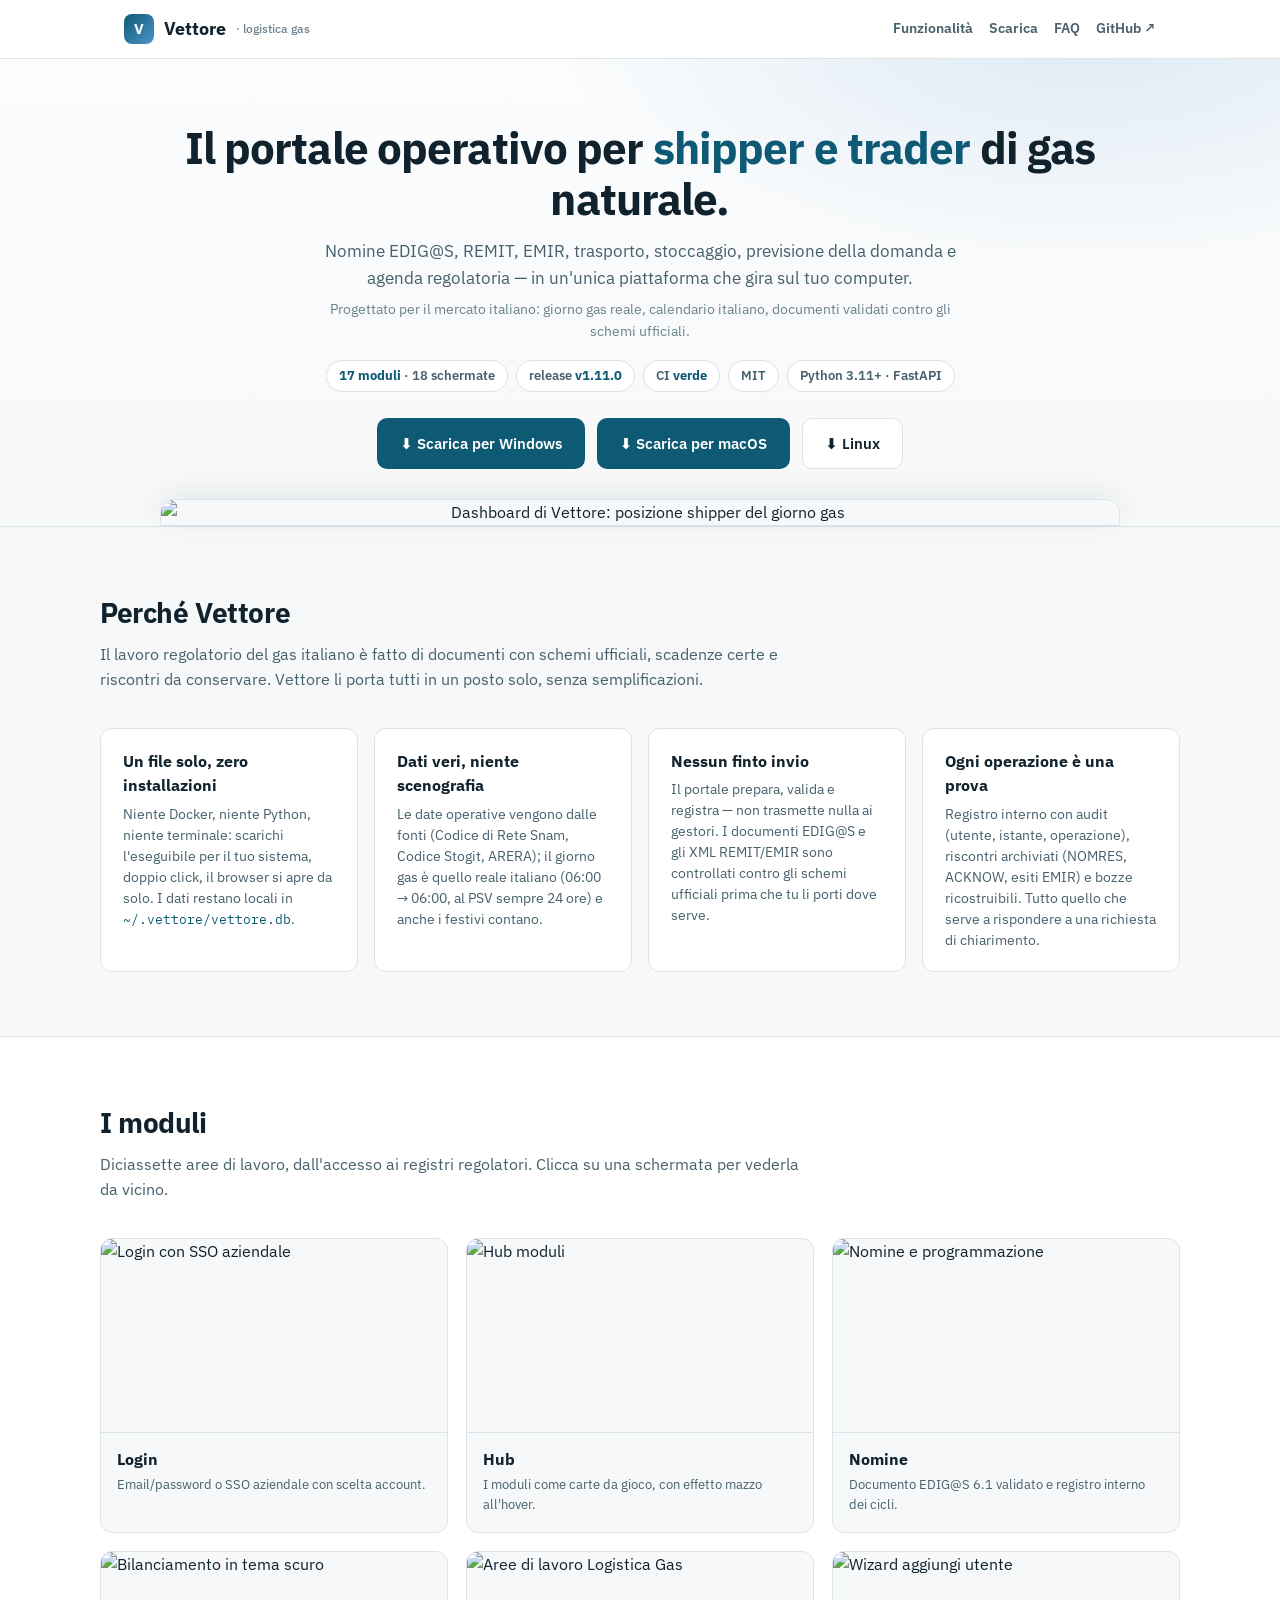
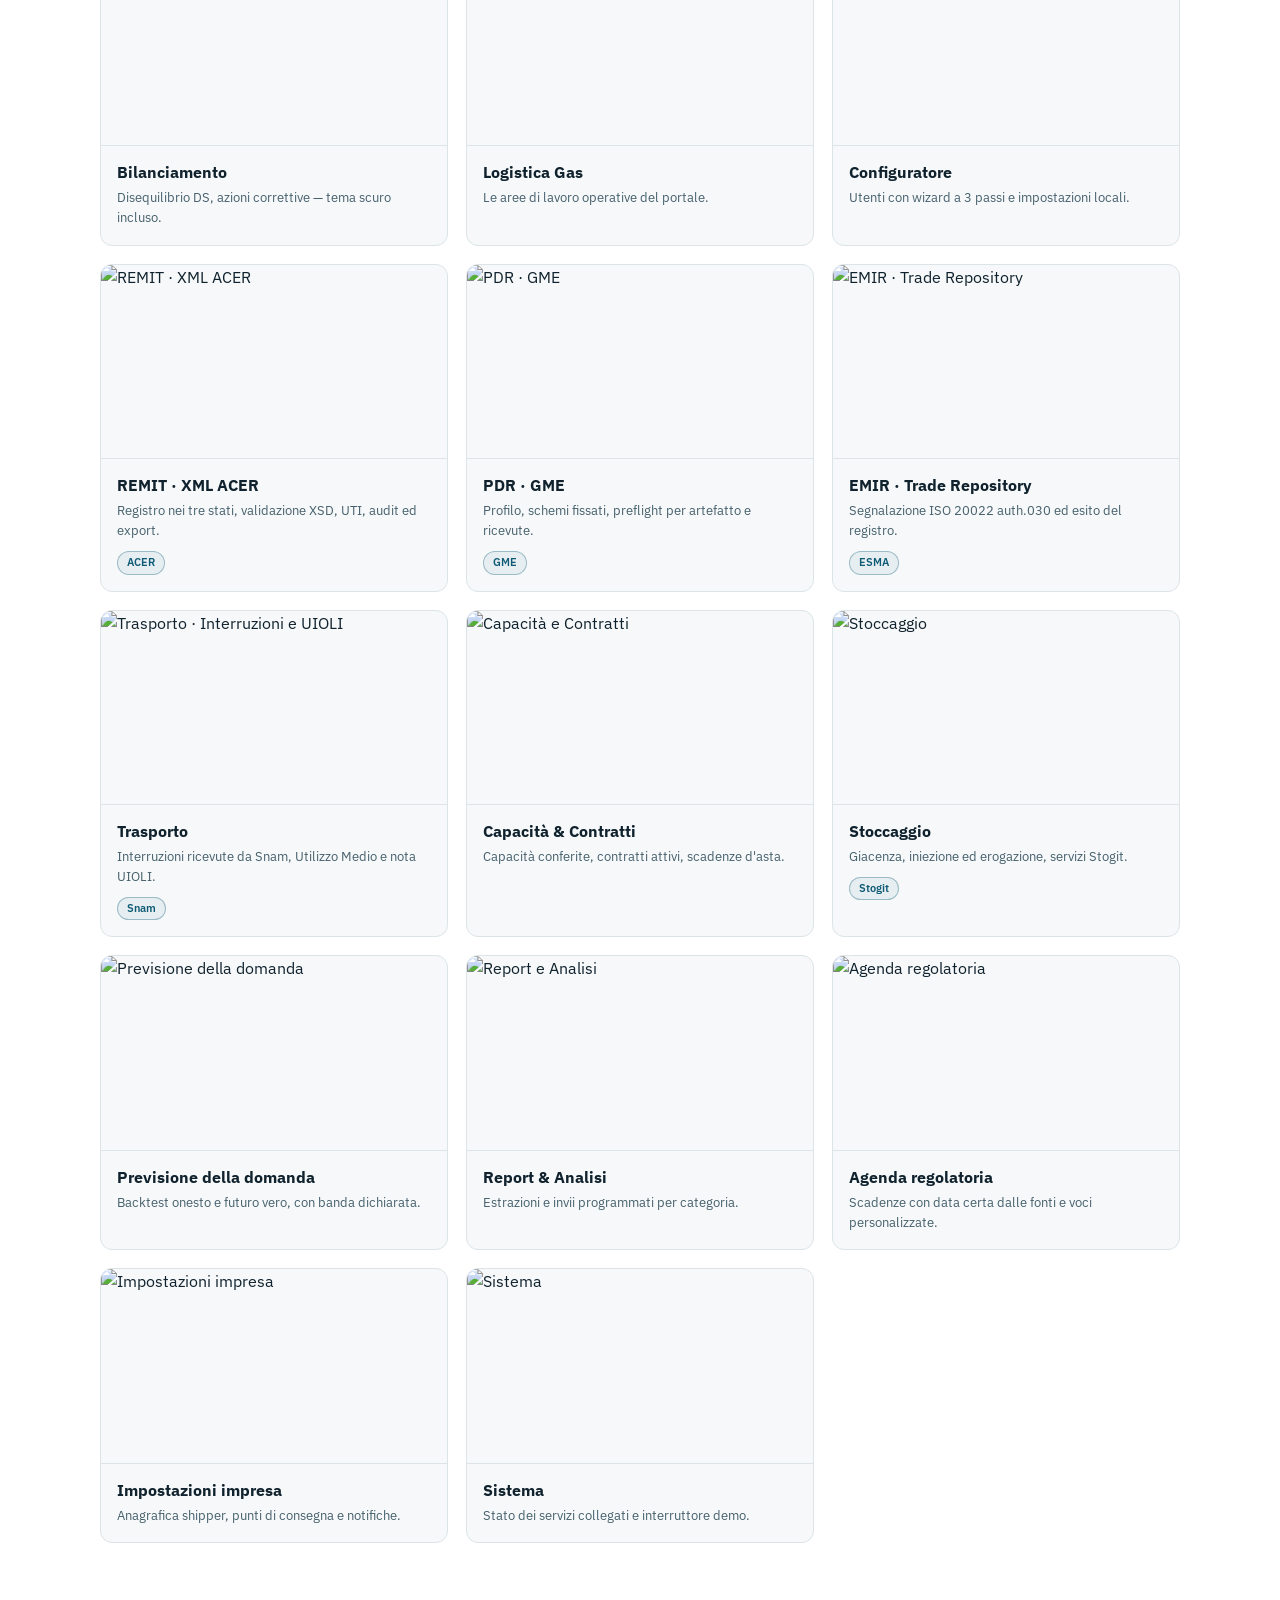
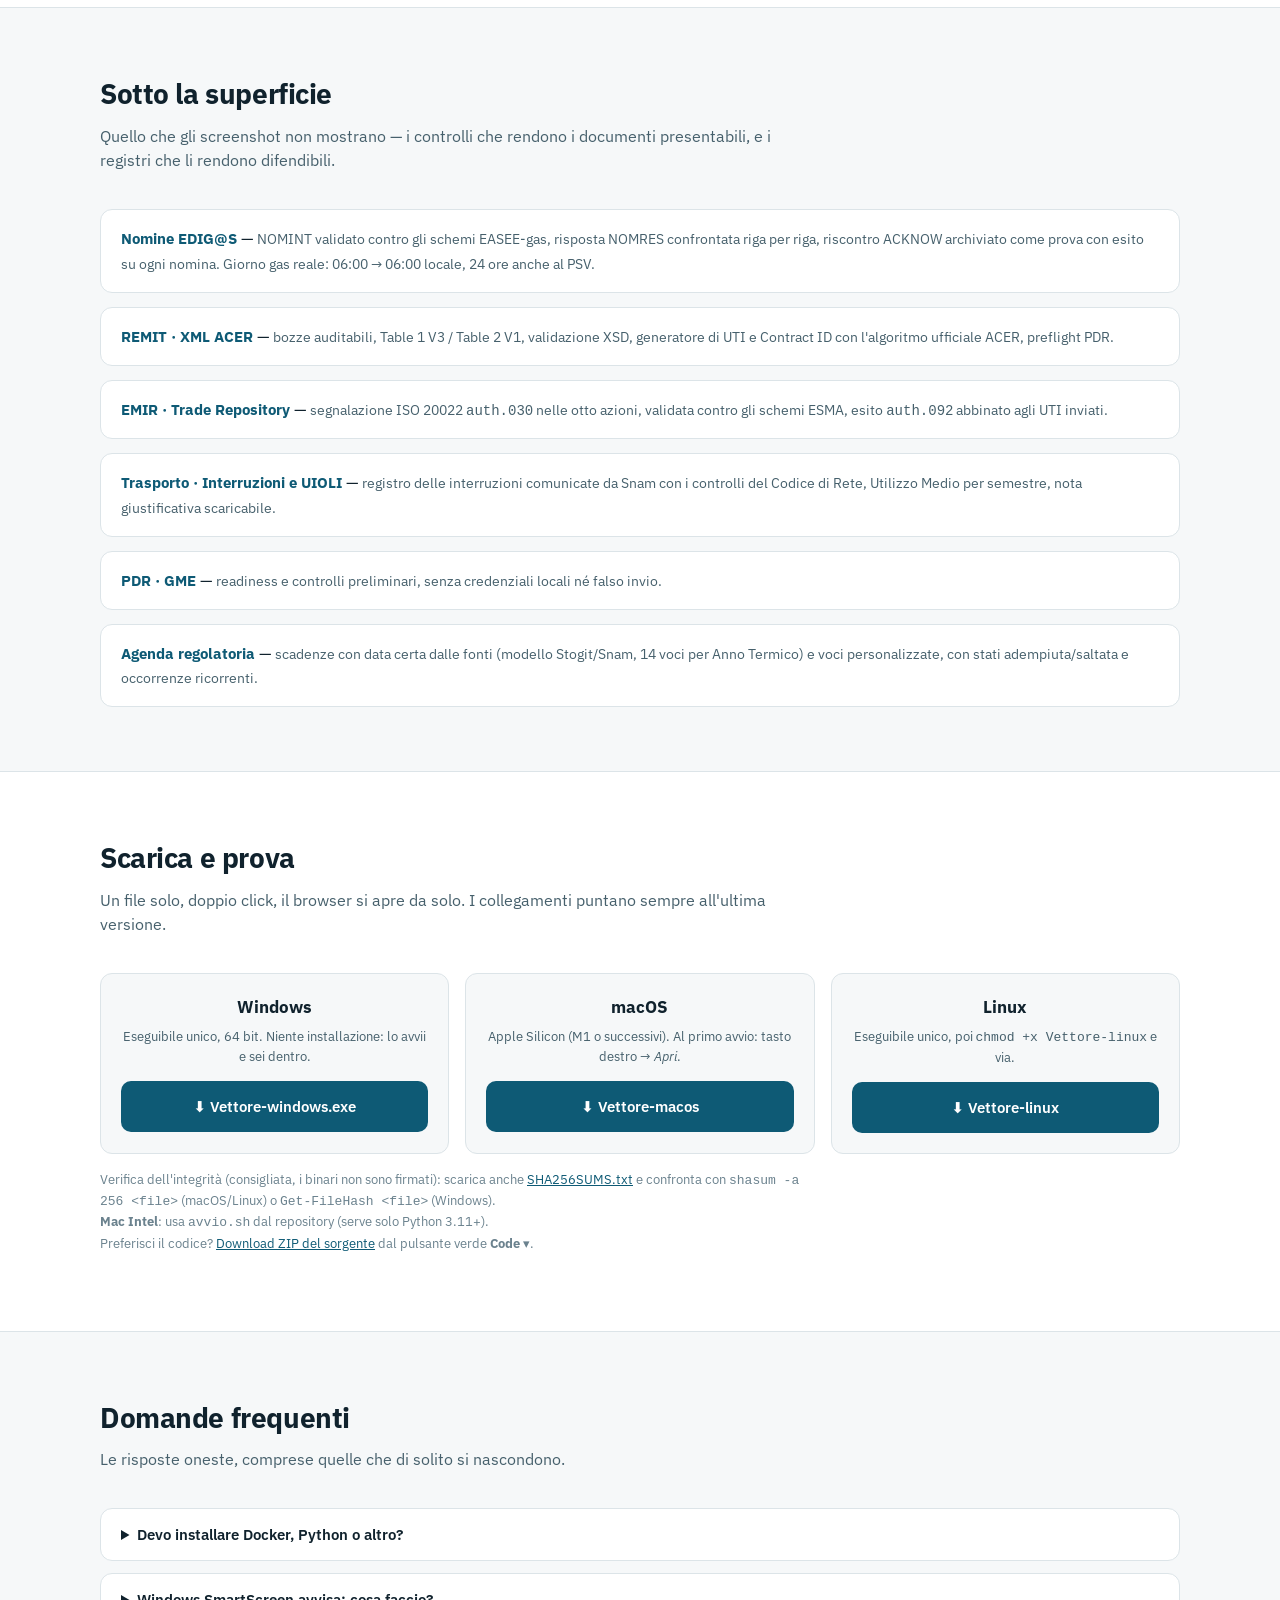
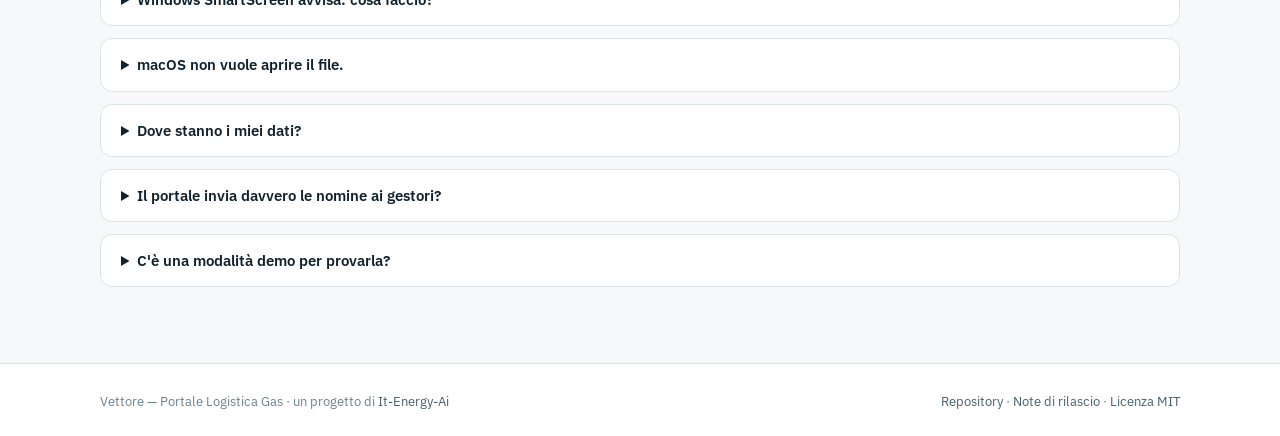
==== sito/index.html @ fec69cbc "Sito vetrina su GitHub Pages: landing page con schermate reali, download e FAQ - sito/: landing page" ====
<!DOCTYPE html>
<html lang="it">
<head>
<meta charset="utf-8">
<meta name="viewport" content="width=device-width, initial-scale=1">
<title>Vettore — Portale Logistica Gas</title>
<meta name="description" content="Il portale operativo per shipper e trader di gas naturale sul mercato italiano: nomine EDIG@S, REMIT, EMIR, trasporto, stoccaggio e agenda regolatoria. Un file solo, senza installazioni.">
<link rel="icon" href="data:image/svg+xml,<svg xmlns='http://www.w3.org/2000/svg' viewBox='0 0 32 32'><rect width='32' height='32' rx='8' fill='%230E5A75'/><text x='16' y='22' font-size='17' font-weight='700' text-anchor='middle' fill='white' font-family='sans-serif'>V</text></svg>">
<link rel="preconnect" href="https://fonts.googleapis.com">
<link rel="preconnect" href="https://fonts.gstatic.com" crossorigin>
<link href="https://fonts.googleapis.com/css2?family=IBM+Plex+Sans:wght@400;500;600;700&family=IBM+Plex+Mono:wght@400;500;600&display=swap" rel="stylesheet">
<link rel="stylesheet" href="style.css">
</head>
<body>

<header>
  <nav class="nav">
    <a class="brand" href="#"><span class="brand-mark">V</span>Vettore<small>· logistica gas</small></a>
    <div class="nav-links">
      <a href="#funzioni">Funzionalità</a>
      <a href="#download"><span>Scarica</span></a>
      <a href="#faq">FAQ</a>
      <a href="https://github.com/It-Energy-Ai/Logistica_Gas_Natural_Up_Stream" target="_blank" rel="noopener">GitHub ↗</a>
    </div>
  </nav>
</header>

<main>

  <!-- --------------------------------------------------------------- hero -->
  <div class="hero">
    <div class="hero-inner">
      <h1>Il portale operativo per <em>shipper e trader</em> di gas naturale.</h1>
      <p class="sub">Nomine EDIG@S, REMIT, EMIR, trasporto, stoccaggio, previsione della domanda e agenda regolatoria — in un'unica piattaforma che gira sul tuo computer.</p>
      <p class="sub2">Progettato per il mercato italiano: giorno gas reale, calendario italiano, documenti validati contro gli schemi ufficiali.</p>
      <div class="badges">
        <span class="badge"><b>17 moduli</b> · 18 schermate</span>
        <a class="badge" href="https://github.com/It-Energy-Ai/Logistica_Gas_Natural_Up_Stream/releases/latest">release <b>v1.11.0</b></a>
        <a class="badge" href="https://github.com/It-Energy-Ai/Logistica_Gas_Natural_Up_Stream/actions/workflows/ci.yml">CI <b>verde</b></a>
        <span class="badge">MIT</span>
        <span class="badge">Python 3.11+ · FastAPI</span>
      </div>
      <div class="cta">
        <a class="btn btn-primary" href="https://github.com/It-Energy-Ai/Logistica_Gas_Natural_Up_Stream/releases/latest/download/Vettore-windows.exe">⬇ Scarica per Windows</a>
        <a class="btn btn-primary" href="https://github.com/It-Energy-Ai/Logistica_Gas_Natural_Up_Stream/releases/latest/download/Vettore-macos-apple-silicon">⬇ Scarica per macOS</a>
        <a class="btn btn-ghost" href="https://github.com/It-Energy-Ai/Logistica_Gas_Natural_Up_Stream/releases/latest/download/Vettore-linux">⬇ Linux</a>
      </div>
      <img class="hero-shot" src="screenshots/dashboard.png" alt="Dashboard di Vettore: posizione shipper del giorno gas" width="960">
    </div>
  </div>

  <!-- ------------------------------------------------------------ perché -->
  <section id="perche">
    <div class="section-inner">
      <h2>Perché Vettore</h2>
      <p class="lead">Il lavoro regolatorio del gas italiano è fatto di documenti con schemi ufficiali, scadenze certe e riscontri da conservare. Vettore li porta tutti in un posto solo, senza semplificazioni.</p>
      <div class="promises">
        <div class="promise">
          <h3>Un file solo, zero installazioni</h3>
          <p>Niente Docker, niente Python, niente terminale: scarichi l'eseguibile per il tuo sistema, doppio click, il browser si apre da solo. I dati restano locali in <span class="em">~/.vettore/vettore.db</span>.</p>
        </div>
        <div class="promise">
          <h3>Dati veri, niente scenografia</h3>
          <p>Le date operative vengono dalle fonti (Codice di Rete Snam, Codice Stogit, ARERA); il giorno gas è quello reale italiano (06:00 → 06:00, al PSV sempre 24 ore) e anche i festivi contano.</p>
        </div>
        <div class="promise">
          <h3>Nessun finto invio</h3>
          <p>Il portale prepara, valida e registra — non trasmette nulla ai gestori. I documenti EDIG@S e gli XML REMIT/EMIR sono controllati contro gli schemi ufficiali prima che tu li porti dove serve.</p>
        </div>
        <div class="promise">
          <h3>Ogni operazione è una prova</h3>
          <p>Registro interno con audit (utente, istante, operazione), riscontri archiviati (NOMRES, ACKNOW, esiti EMIR) e bozze ricostruibili. Tutto quello che serve a rispondere a una richiesta di chiarimento.</p>
        </div>
      </div>
    </div>
  </section>

  <!-- -------------------------------------------------------- funzionalità -->
  <section id="funzioni">
    <div class="section-inner">
      <h2>I moduli</h2>
      <p class="lead">Diciassette aree di lavoro, dall'accesso ai registri regolatori. Clicca su una schermata per vederla da vicino.</p>
      <div class="grid">

        <div class="card" data-cap="Login — email/password o SSO aziendale con scelta account">
          <img loading="lazy" src="screenshots/login.png" alt="Login con SSO aziendale">
          <div class="body"><h3>Login</h3><p>Email/password o SSO aziendale con scelta account.</p></div>
        </div>

        <div class="card" data-cap="Hub — i moduli come carte da gioco, con effetto mazzo all'hover">
          <img loading="lazy" src="screenshots/hub.png" alt="Hub moduli">
          <div class="body"><h3>Hub</h3><p>I moduli come carte da gioco, con effetto mazzo all'hover.</p></div>
        </div>

        <div class="card" data-cap="Nomine — documento EDIG@S 6.1 validato e registro interno dei cicli">
          <img loading="lazy" src="screenshots/nomine.png" alt="Nomine e programmazione">
          <div class="body"><h3>Nomine</h3><p>Documento EDIG@S 6.1 validato e registro interno dei cicli.</p></div>
        </div>

        <div class="card" data-cap="Bilanciamento — disequilibrio DS e azioni correttive, tema scuro">
          <img loading="lazy" src="screenshots/bilanciamento-dark.png" alt="Bilanciamento in tema scuro">
          <div class="body"><h3>Bilanciamento</h3><p>Disequilibrio DS, azioni correttive — tema scuro incluso.</p></div>
        </div>

        <div class="card" data-cap="Logistica Gas — le aree di lavoro operative">
          <img loading="lazy" src="screenshots/moduli.png" alt="Aree di lavoro Logistica Gas">
          <div class="body"><h3>Logistica Gas</h3><p>Le aree di lavoro operative del portale.</p></div>
        </div>

        <div class="card" data-cap="Configuratore — utenti con wizard a 3 passi e impostazioni locali">
          <img loading="lazy" src="screenshots/configuratore-wizard.png" alt="Wizard aggiungi utente">
          <div class="body"><h3>Configuratore</h3><p>Utenti con wizard a 3 passi e impostazioni locali.</p></div>
        </div>

        <div class="card" data-cap="REMIT — registro nei tre stati, validazione XSD, UTI, audit ed export">
          <img loading="lazy" src="screenshots/remit.png" alt="REMIT · XML ACER">
          <div class="body"><h3>REMIT · XML ACER</h3><p>Registro nei tre stati, validazione XSD, UTI, audit ed export.</p><span class="tag">ACER</span></div>
        </div>

        <div class="card" data-cap="PDR · GME — profilo, schemi fissati, preflight e ricevute">
          <img loading="lazy" src="screenshots/pdr.png" alt="PDR · GME">
          <div class="body"><h3>PDR · GME</h3><p>Profilo, schemi fissati, preflight per artefatto e ricevute.</p><span class="tag">GME</span></div>
        </div>

        <div class="card" data-cap="EMIR — segnalazione ISO 20022 auth.030 ed esito del registro">
          <img loading="lazy" src="screenshots/emir.png" alt="EMIR · Trade Repository">
          <div class="body"><h3>EMIR · Trade Repository</h3><p>Segnalazione ISO 20022 auth.030 ed esito del registro.</p><span class="tag">ESMA</span></div>
        </div>

        <div class="card" data-cap="Trasporto — interruzioni Snam, Utilizzo Medio e nota UIOLI">
          <img loading="lazy" src="screenshots/trasporto.png" alt="Trasporto · Interruzioni e UIOLI">
          <div class="body"><h3>Trasporto</h3><p>Interruzioni ricevute da Snam, Utilizzo Medio e nota UIOLI.</p><span class="tag">Snam</span></div>
        </div>

        <div class="card" data-cap="Capacità & Contratti — capacità conferite, contratti attivi, scadenze d'asta">
          <img loading="lazy" src="screenshots/capacita.png" alt="Capacità e Contratti">
          <div class="body"><h3>Capacità &amp; Contratti</h3><p>Capacità conferite, contratti attivi, scadenze d'asta.</p></div>
        </div>

        <div class="card" data-cap="Stoccaggio — giacenza, iniezione ed erogazione, servizi Stogit">
          <img loading="lazy" src="screenshots/stoccaggio.png" alt="Stoccaggio">
          <div class="body"><h3>Stoccaggio</h3><p>Giacenza, iniezione ed erogazione, servizi Stogit.</p><span class="tag">Stogit</span></div>
        </div>

        <div class="card" data-cap="Previsione della domanda — backtest onesto e futuro vero, con banda dichiarata">
          <img loading="lazy" src="screenshots/previsione.png" alt="Previsione della domanda">
          <div class="body"><h3>Previsione della domanda</h3><p>Backtest onesto e futuro vero, con banda dichiarata.</p></div>
        </div>

        <div class="card" data-cap="Report & Analisi — estrazioni e invii programmati per categoria">
          <img loading="lazy" src="screenshots/report.png" alt="Report e Analisi">
          <div class="body"><h3>Report &amp; Analisi</h3><p>Estrazioni e invii programmati per categoria.</p></div>
        </div>

        <div class="card" data-cap="Agenda regolatoria — scadenze con data certa dalle fonti e voci personalizzate">
          <img loading="lazy" src="screenshots/agenda.png" alt="Agenda regolatoria">
          <div class="body"><h3>Agenda regolatoria</h3><p>Scadenze con data certa dalle fonti e voci personalizzate.</p></div>
        </div>

        <div class="card" data-cap="Impostazioni impresa — anagrafica shipper, punti e notifiche">
          <img loading="lazy" src="screenshots/impostazioni.png" alt="Impostazioni impresa">
          <div class="body"><h3>Impostazioni impresa</h3><p>Anagrafica shipper, punti di consegna e notifiche.</p></div>
        </div>

        <div class="card" data-cap="Sistema — stato dei servizi collegati e interruttore demo">
          <img loading="lazy" src="screenshots/sistema.png" alt="Sistema">
          <div class="body"><h3>Sistema</h3><p>Stato dei servizi collegati e interruttore demo.</p></div>
        </div>

      </div>
    </div>
  </section>

  <!-- ----------------------------------------------------------- dettagli -->
  <section id="dettagli">
    <div class="section-inner">
      <h2>Sotto la superficie</h2>
      <p class="lead">Quello che gli screenshot non mostrano — i controlli che rendono i documenti presentabili, e i registri che li rendono difendibili.</p>
      <ul class="details">
        <li><b>Nomine EDIG@S</b> — <span>NOMINT validato contro gli schemi EASEE-gas, risposta NOMRES confrontata riga per riga, riscontro ACKNOW archiviato come prova con esito su ogni nomina. Giorno gas reale: 06:00 → 06:00 locale, 24 ore anche al PSV.</span></li>
        <li><b>REMIT · XML ACER</b> — <span>bozze auditabili, Table 1 V3 / Table 2 V1, validazione XSD, generatore di UTI e Contract ID con l'algoritmo ufficiale ACER, preflight PDR.</span></li>
        <li><b>EMIR · Trade Repository</b> — <span>segnalazione ISO 20022 <code>auth.030</code> nelle otto azioni, validata contro gli schemi ESMA, esito <code>auth.092</code> abbinato agli UTI inviati.</span></li>
        <li><b>Trasporto · Interruzioni e UIOLI</b> — <span>registro delle interruzioni comunicate da Snam con i controlli del Codice di Rete, Utilizzo Medio per semestre, nota giustificativa scaricabile.</span></li>
        <li><b>PDR · GME</b> — <span>readiness e controlli preliminari, senza credenziali locali né falso invio.</span></li>
        <li><b>Agenda regolatoria</b> — <span>scadenze con data certa dalle fonti (modello Stogit/Snam, 14 voci per Anno Termico) e voci personalizzate, con stati adempiuta/saltata e occorrenze ricorrenti.</span></li>
      </ul>
    </div>
  </section>

  <!-- ------------------------------------------------------------ download -->
  <section id="download">
    <div class="section-inner">
      <h2>Scarica e prova</h2>
      <p class="lead">Un file solo, doppio click, il browser si apre da solo. I collegamenti puntano sempre all'ultima versione.</p>
      <div class="dl-cards">
        <div class="dl-card">
          <div class="os">Windows</div>
          <p>Eseguibile unico, 64 bit. Niente installazione: lo avvii e sei dentro.</p>
          <a class="btn btn-primary" href="https://github.com/It-Energy-Ai/Logistica_Gas_Natural_Up_Stream/releases/latest/download/Vettore-windows.exe">⬇ Vettore-windows.exe</a>
        </div>
        <div class="dl-card">
          <div class="os">macOS</div>
          <p>Apple Silicon (M1 o successivi). Al primo avvio: tasto destro → <em>Apri</em>.</p>
          <a class="btn btn-primary" href="https://github.com/It-Energy-Ai/Logistica_Gas_Natural_Up_Stream/releases/latest/download/Vettore-macos-apple-silicon">⬇ Vettore-macos</a>
        </div>
        <div class="dl-card">
          <div class="os">Linux</div>
          <p>Eseguibile unico, poi <code>chmod +x Vettore-linux</code> e via.</p>
          <a class="btn btn-primary" href="https://github.com/It-Energy-Ai/Logistica_Gas_Natural_Up_Stream/releases/latest/download/Vettore-linux">⬇ Vettore-linux</a>
        </div>
      </div>
      <p class="note">Verifica dell'integrità (consigliata, i binari non sono firmati): scarica anche <a href="https://github.com/It-Energy-Ai/Logistica_Gas_Natural_Up_Stream/releases/latest/download/SHA256SUMS.txt">SHA256SUMS.txt</a> e confronta con <code>shasum -a 256 &lt;file&gt;</code> (macOS/Linux) o <code>Get-FileHash &lt;file&gt;</code> (Windows).<br>
      <b>Mac Intel</b>: usa <code>avvio.sh</code> dal repository (serve solo Python 3.11+).<br>
      Preferisci il codice? <a href="https://github.com/It-Energy-Ai/Logistica_Gas_Natural_Up_Stream/archive/refs/heads/main.zip">Download ZIP del sorgente</a> dal pulsante verde <b>Code ▾</b>.</p>
    </div>
  </section>

  <!-- ----------------------------------------------------------------- FAQ -->
  <section id="faq">
    <div class="section-inner">
      <h2>Domande frequenti</h2>
      <p class="lead">Le risposte oneste, comprese quelle che di solito si nascondono.</p>
      <div class="faq">
        <details>
          <summary>Devo installare Docker, Python o altro?</summary>
          <p>No. L'applicazione è un eseguibile per il tuo sistema: Windows, macOS (Apple Silicon) o Linux. Doppio click e il browser si apre da solo su <code>localhost</code>. Docker e Python servono solo a chi vuole compilare il codice sorgente.</p>
        </details>
        <details>
          <summary>Windows SmartScreen avvisa: cosa faccio?</summary>
          <p>I binari non sono firmati, quindi SmartScreen mostra un avviso. Clicca <em>Ulteriori informazioni → Esegui comunque</em>. Verifica l'integrità con SHA256SUMS come indicato sopra.</p>
        </details>
        <details>
          <summary>macOS non vuole aprire il file.</summary>
          <p>Fai tasto destro sul file → <em>Apri</em>. Se l'hai scaricato dal browser può servire <code>xattr -d com.apple.quarantine &lt;file&gt;</code> nel terminale, poi riprova.</p>
        </details>
        <details>
          <summary>Dove stanno i miei dati?</summary>
          <p>Sul tuo computer, in <code>~/.vettore/vettore.db</code>. Niente account esterni, niente telemetria: il portale funziona anche offline. Fai un backup di quella cartella e hai tutto.</p>
        </details>
        <details>
          <summary>Il portale invia davvero le nomine ai gestori?</summary>
          <p>No, e non finge di farlo. Vettore prepara i documenti (NOMINT, XML ACER, segnalazioni EMIR), li valida contro gli schemi ufficiali e li registra con il loro esito. La trasmissione resta alla piattaforma del gestore, con le credenziali del gestore stesso. Niente credenziali salvate, niente invii simulati spacciati per veri.</p>
        </details>
        <details>
          <summary>C'è una modalità demo per provarla?</summary>
          <p>Sì: dal Configuratore → Sistema. I dati di mercato delle aree operative diventano dimostrativi, mentre i registri reali (bozze, documenti, riscontri, scadenze) restano quelli veri. Al primo avvio tutto parte pulito.</p>
        </details>
      </div>
    </div>
  </section>

</main>

<footer>
  <div class="footer-inner">
    <span>Vettore — Portale Logistica Gas · un progetto di <a href="https://github.com/It-Energy-Ai" target="_blank" rel="noopener">It-Energy-Ai</a></span>
    <span class="right">
      <a href="https://github.com/It-Energy-Ai/Logistica_Gas_Natural_Up_Stream" target="_blank" rel="noopener">Repository</a> ·
      <a href="https://github.com/It-Energy-Ai/Logistica_Gas_Natural_Up_Stream/blob/main/CHANGELOG.md" target="_blank" rel="noopener">Note di rilascio</a> ·
      <a href="https://github.com/It-Energy-Ai/Logistica_Gas_Natural_Up_Stream/blob/main/LICENSE" target="_blank" rel="noopener">Licenza MIT</a>
    </span>
  </div>
</footer>

<div class="lightbox" id="lightbox" role="dialog" aria-label="Schermata ingrandita">
  <img id="lightbox-img" alt="" src="">
  <div class="cap" id="lightbox-cap"></div>
</div>

<script>
(function () {
  "use strict";
  var lb = document.getElementById("lightbox");
  var img = document.getElementById("lightbox-img");
  var cap = document.getElementById("lightbox-cap");
  document.querySelectorAll(".card").forEach(function (card) {
    card.addEventListener("click", function () {
      var shot = card.querySelector("img");
      img.src = shot.src;
      img.alt = shot.alt;
      cap.textContent = card.dataset.cap || shot.alt;
      lb.classList.add("open");
    });
  });
  function chiudi() { lb.classList.remove("open"); }
  lb.addEventListener("click", chiudi);
  document.addEventListener("keydown", function (e) { if (e.key === "Escape") chiudi(); });
})();
</script>

</body>
</html>
---- sito/style.css ----
/* Vettore — sito vetrina. Stessi colori e font dell'app (design/design.html). */

:root {
  --prim: #0E5A75;
  --prim-dark: #0A4559;
  --accent: #4C93C9;
  --ink: #10222D;
  --ink2: #46606C;
  --ink3: #6B828E;
  --line: #DCE4E8;
  --bg: #F6F8F9;
  --surface: #FFFFFF;
  --ok: #2FA37C;
}

* { box-sizing: border-box; }

html { scroll-behavior: smooth; }

body {
  margin: 0;
  font-family: "IBM Plex Sans", system-ui, -apple-system, "Segoe UI", sans-serif;
  color: var(--ink);
  background: var(--bg);
  line-height: 1.55;
}

a { color: var(--prim); }

/* ------------------------------------------------------------ intestazione */

header {
  position: sticky;
  top: 0;
  z-index: 10;
  background: rgba(255, 255, 255, .92);
  backdrop-filter: blur(6px);
  border-bottom: 1px solid var(--line);
}

.nav {
  max-width: 1080px;
  margin: 0 auto;
  padding: 14px 24px;
  display: flex;
  align-items: center;
  gap: 18px;
}

.brand {
  display: flex;
  align-items: center;
  gap: 10px;
  font-weight: 700;
  font-size: 18px;
  color: var(--ink);
  text-decoration: none;
}

.brand-mark {
  width: 30px;
  height: 30px;
  border-radius: 8px;
  background: linear-gradient(135deg, var(--prim), var(--accent));
  color: #fff;
  font-weight: 700;
  font-size: 15px;
  display: grid;
  place-items: center;
}

.brand small { color: var(--ink3); font-weight: 500; font-size: 12px; }

.nav-links {
  margin-left: auto;
  display: flex;
  gap: 16px;
  align-items: center;
  font-size: 14px;
  font-weight: 600;
}

.nav-links a { color: var(--ink2); text-decoration: none; }
.nav-links a:hover { color: var(--prim); }

/* ------------------------------------------------------------------- hero */

.hero {
  background:
    radial-gradient(900px 420px at 85% -10%, rgba(76, 147, 201, .18), transparent 60%),
    linear-gradient(180deg, #FBFCFD, var(--bg));
  border-bottom: 1px solid var(--line);
  padding: 64px 24px 0;
}

.hero-inner {
  max-width: 1080px;
  margin: 0 auto;
  text-align: center;
}

.hero h1 {
  margin: 0 0 14px;
  font-size: clamp(30px, 5vw, 44px);
  line-height: 1.15;
  letter-spacing: -.02em;
}

.hero h1 em { font-style: normal; color: var(--prim); }

.hero .sub {
  max-width: 640px;
  margin: 0 auto 8px;
  font-size: 17px;
  color: var(--ink2);
}

.hero .sub2 {
  max-width: 640px;
  margin: 0 auto;
  font-size: 14px;
  color: var(--ink3);
}

.badges {
  display: flex;
  gap: 8px;
  justify-content: center;
  margin: 18px 0 26px;
  flex-wrap: wrap;
}

.badge {
  font-size: 12.5px;
  font-weight: 600;
  color: var(--ink2);
  background: var(--surface);
  border: 1px solid var(--line);
  border-radius: 999px;
  padding: 5px 12px;
  text-decoration: none;
}

.badge b { color: var(--prim); }

.hero-shot {
  display: block;
  max-width: 960px;
  width: 100%;
  margin: 0 auto;
  border: 1px solid var(--line);
  border-radius: 14px 14px 0 0;
  box-shadow: 0 -6px 30px rgba(16, 34, 45, .08);
}

/* ----------------------------------------------------------------- CTA */

.cta {
  display: flex;
  gap: 12px;
  justify-content: center;
  flex-wrap: wrap;
  margin: 22px 0 30px;
}

.btn {
  display: inline-flex;
  align-items: center;
  gap: 8px;
  padding: 13px 22px;
  border-radius: 10px;
  font-weight: 600;
  font-size: 15px;
  text-decoration: none;
  border: 1px solid transparent;
}

.btn-primary { background: var(--prim); color: #fff; }
.btn-primary:hover { background: var(--prim-dark); }

.btn-ghost { background: var(--surface); color: var(--ink); border-color: var(--line); }
.btn-ghost:hover { border-color: var(--accent); color: var(--prim); }

.btn small { font-weight: 500; opacity: .85; }

/* ------------------------------------------------------------- sezioni */

section { padding: 64px 24px; }

.section-inner {
  max-width: 1080px;
  margin: 0 auto;
}

h2 {
  margin: 0 0 8px;
  font-size: 28px;
  letter-spacing: -.015em;
}

.lead {
  margin: 0 0 36px;
  max-width: 720px;
  color: var(--ink2);
  font-size: 16px;
}

/* ---------------------------------------------------- perché / promesse */

.promises {
  display: grid;
  grid-template-columns: repeat(auto-fit, minmax(240px, 1fr));
  gap: 16px;
}

.promise {
  background: var(--surface);
  border: 1px solid var(--line);
  border-radius: 12px;
  padding: 20px 22px;
}

.promise h3 { margin: 0 0 6px; font-size: 16px; }
.promise p { margin: 0; font-size: 13.5px; color: var(--ink2); }
.promise .em { font-family: "IBM Plex Mono", monospace; font-size: 12.5px; color: var(--prim); }

/* ------------------------------------------------------- griglia moduli */

#funzioni { background: var(--surface); border-block: 1px solid var(--line); }

.grid {
  display: grid;
  grid-template-columns: repeat(auto-fill, minmax(300px, 1fr));
  gap: 18px;
}

.card {
  background: var(--bg);
  border: 1px solid var(--line);
  border-radius: 12px;
  overflow: hidden;
  cursor: zoom-in;
  transition: box-shadow .15s ease, transform .15s ease;
}

.card:hover { box-shadow: 0 8px 24px rgba(16, 34, 45, .1); transform: translateY(-2px); }

.card img {
  width: 100%;
  aspect-ratio: 16 / 9;
  object-fit: cover;
  object-position: top;
  display: block;
  border-bottom: 1px solid var(--line);
}

.card .body { padding: 14px 16px 16px; }

.card h3 { margin: 0 0 4px; font-size: 15.5px; }
.card p { margin: 0; font-size: 13px; color: var(--ink2); }

.card .tag {
  display: inline-block;
  margin-top: 10px;
  font-size: 11px;
  font-weight: 600;
  color: var(--prim);
  border: 1px solid rgba(14, 90, 117, .35);
  border-radius: 999px;
  padding: 2px 9px;
  background: rgba(14, 90, 117, .06);
}

/* ---------------------------------------------------------- lightbox */

.lightbox {
  position: fixed;
  inset: 0;
  background: rgba(10, 22, 30, .82);
  display: none;
  align-items: center;
  justify-content: center;
  padding: 30px;
  z-index: 50;
  cursor: zoom-out;
}

.lightbox.open { display: flex; }

.lightbox img {
  max-width: 100%;
  max-height: 86vh;
  border-radius: 10px;
  box-shadow: 0 20px 60px rgba(0, 0, 0, .4);
}

.lightbox .cap {
  position: fixed;
  bottom: 18px;
  left: 0;
  right: 0;
  text-align: center;
  color: rgba(255, 255, 255, .85);
  font-size: 14px;
}

/* ----------------------------------------------------------- dettagli */

.details { list-style: none; margin: 0; padding: 0; display: grid; gap: 14px; }

.details li {
  background: var(--surface);
  border: 1px solid var(--line);
  border-radius: 12px;
  padding: 16px 20px;
}

.details b { color: var(--prim); font-size: 15px; }

.details span { color: var(--ink2); font-size: 14px; }

/* ------------------------------------------------------------- download */

#download { background: var(--surface); border-block: 1px solid var(--line); }

.dl-cards {
  display: grid;
  grid-template-columns: repeat(auto-fit, minmax(240px, 1fr));
  gap: 16px;
  margin-bottom: 16px;
}

.dl-card {
  border: 1px solid var(--line);
  border-radius: 12px;
  padding: 20px;
  text-align: center;
  background: var(--bg);
}

.dl-card .os { font-weight: 700; font-size: 17px; }
.dl-card p { font-size: 13px; color: var(--ink2); margin: 6px 0 14px; min-height: 40px; }
.dl-card .btn { width: 100%; justify-content: center; }

.note { font-size: 13px; color: var(--ink3); max-width: 720px; }

/* ----------------------------------------------------------------- FAQ */

.faq details {
  background: var(--surface);
  border: 1px solid var(--line);
  border-radius: 12px;
  padding: 14px 20px;
  margin-bottom: 12px;
}

.faq summary {
  font-weight: 600;
  cursor: pointer;
  font-size: 15px;
}

.faq details p { margin: 10px 0 0; font-size: 14px; color: var(--ink2); }
.faq code { font-family: "IBM Plex Mono", monospace; font-size: 12.5px; background: var(--bg); padding: 1px 5px; border-radius: 5px; }

/* --------------------------------------------------------------- footer */

footer {
  border-top: 1px solid var(--line);
  background: var(--surface);
  padding: 28px 24px;
  font-size: 13px;
  color: var(--ink3);
}

.footer-inner {
  max-width: 1080px;
  margin: 0 auto;
  display: flex;
  gap: 18px;
  align-items: center;
  flex-wrap: wrap;
}

.footer-inner a { color: var(--ink2); text-decoration: none; }
.footer-inner a:hover { color: var(--prim); }
.footer-inner .right { margin-left: auto; }

/* ---------------------------------------------------------- responsive */

@media (max-width: 640px) {
  .nav-links span { display: none; }
  section { padding: 44px 16px; }
  .hero { padding: 44px 16px 0; }
  .lightbox { padding: 16px; }
}
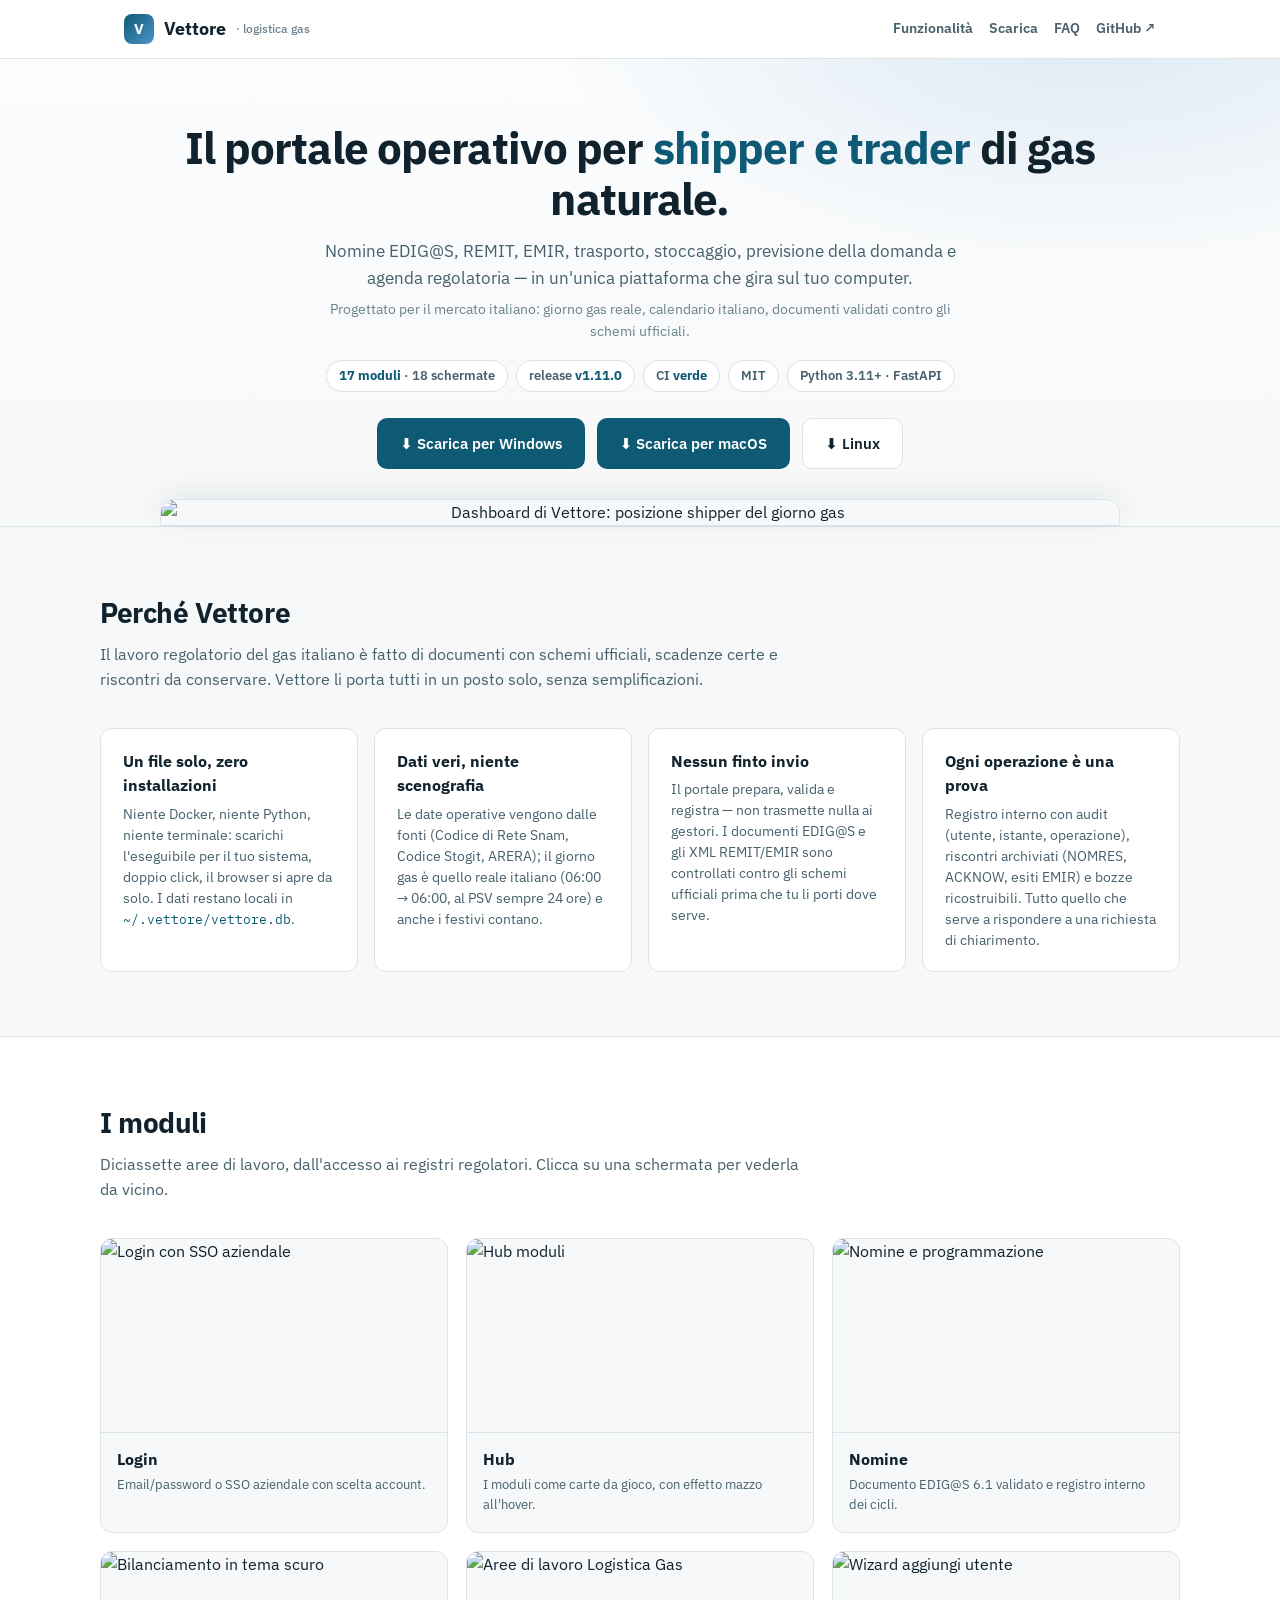
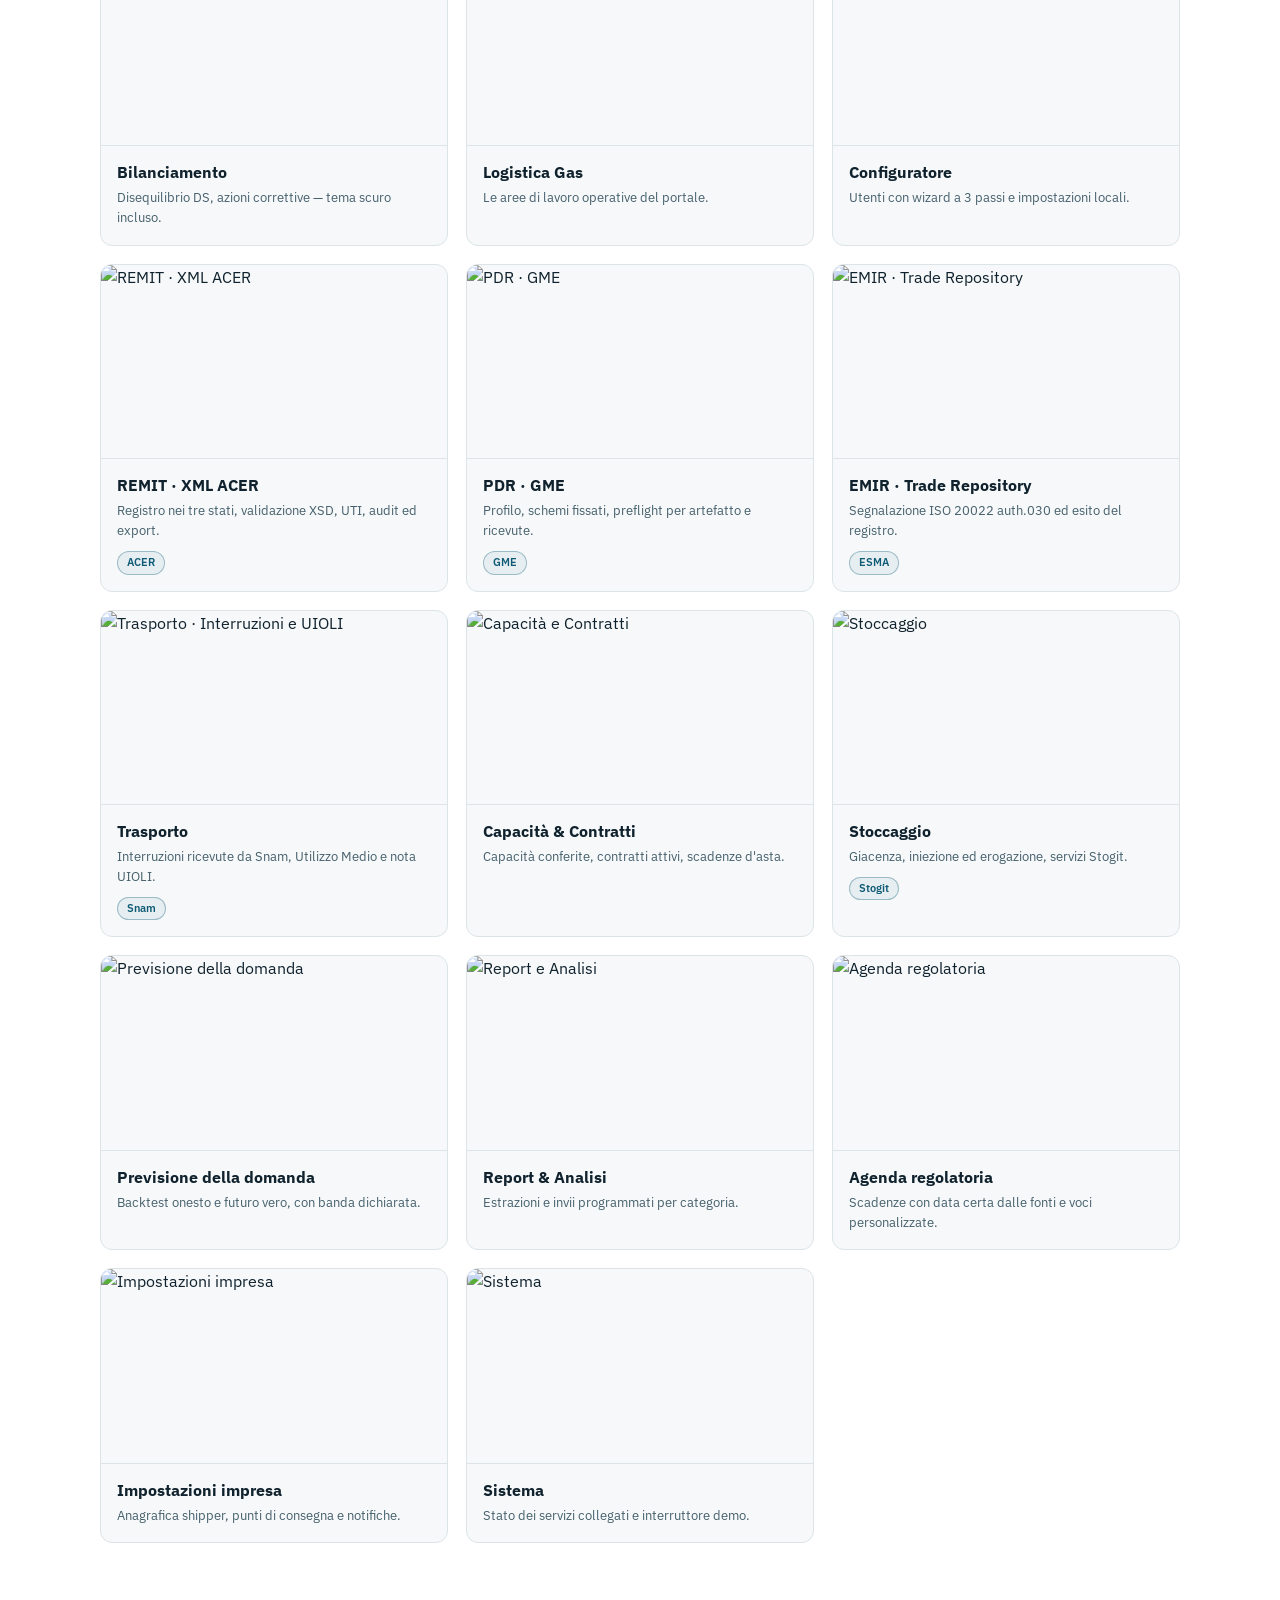
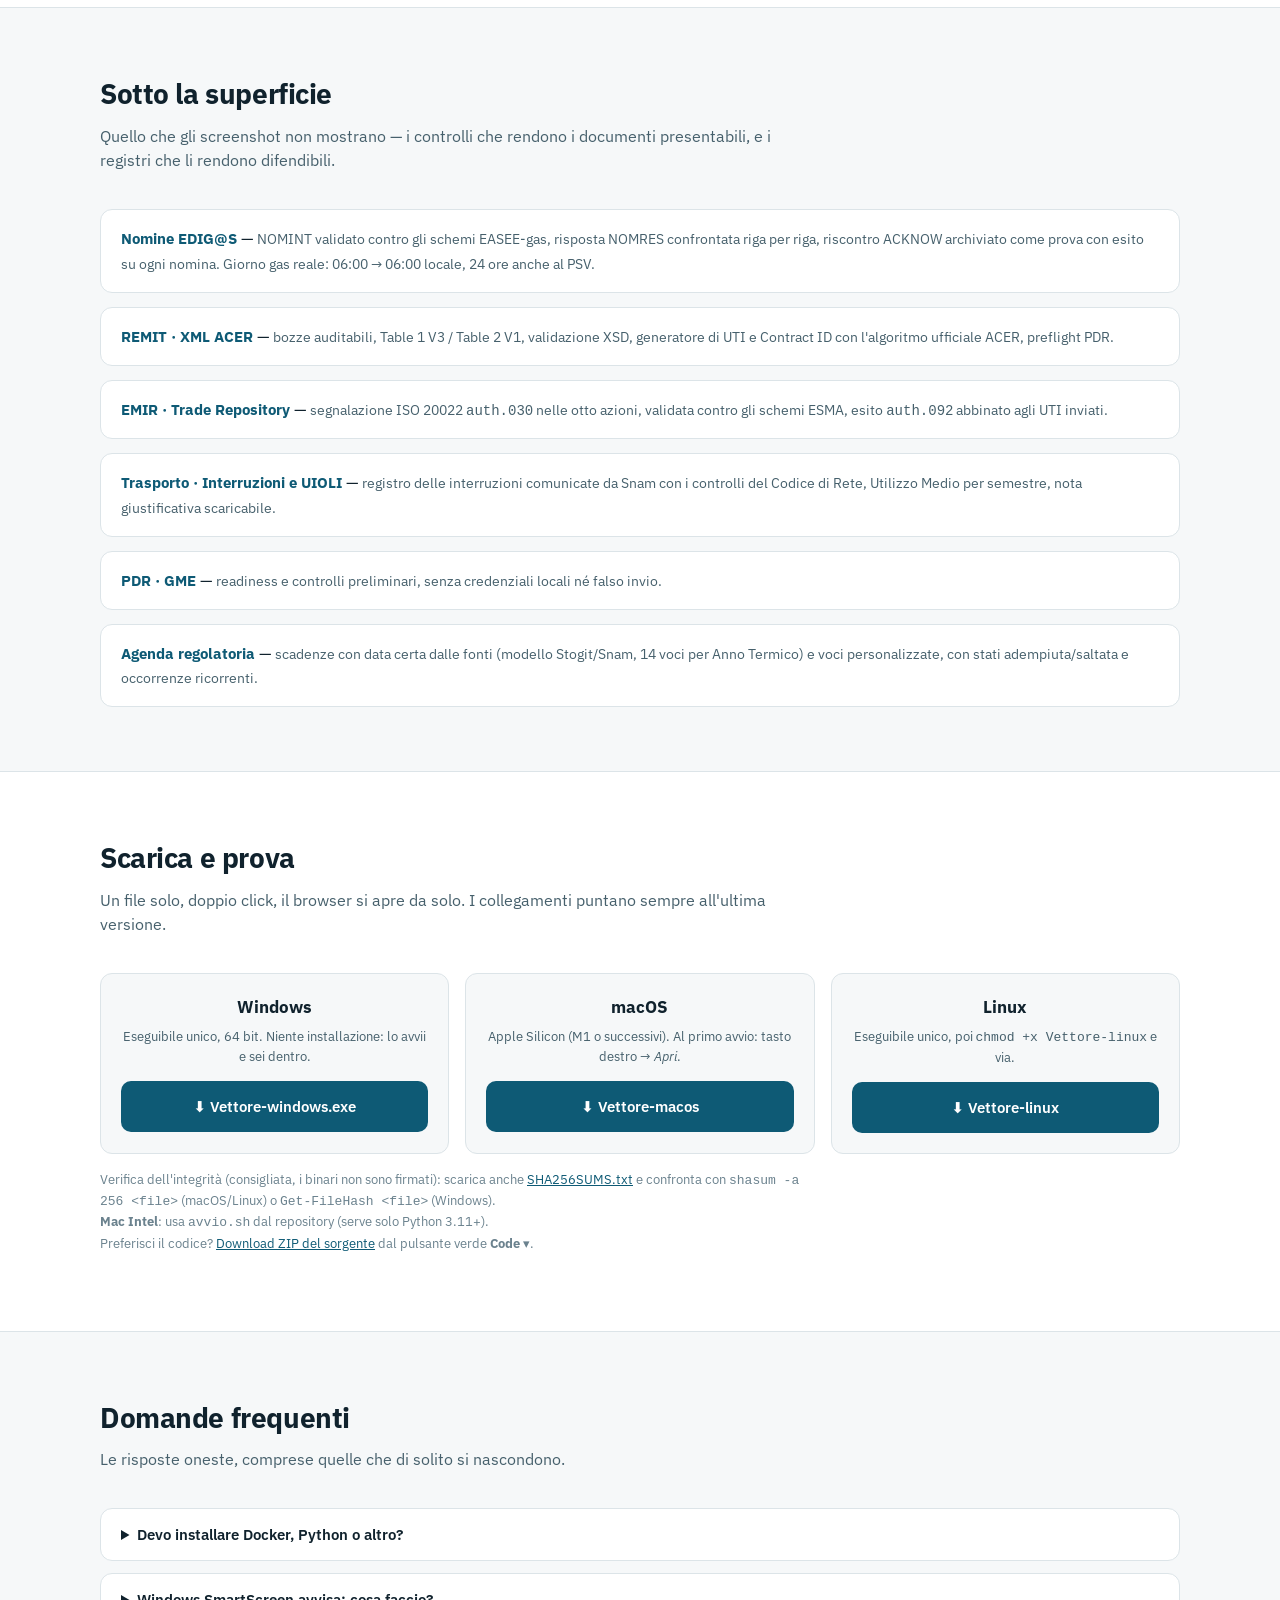
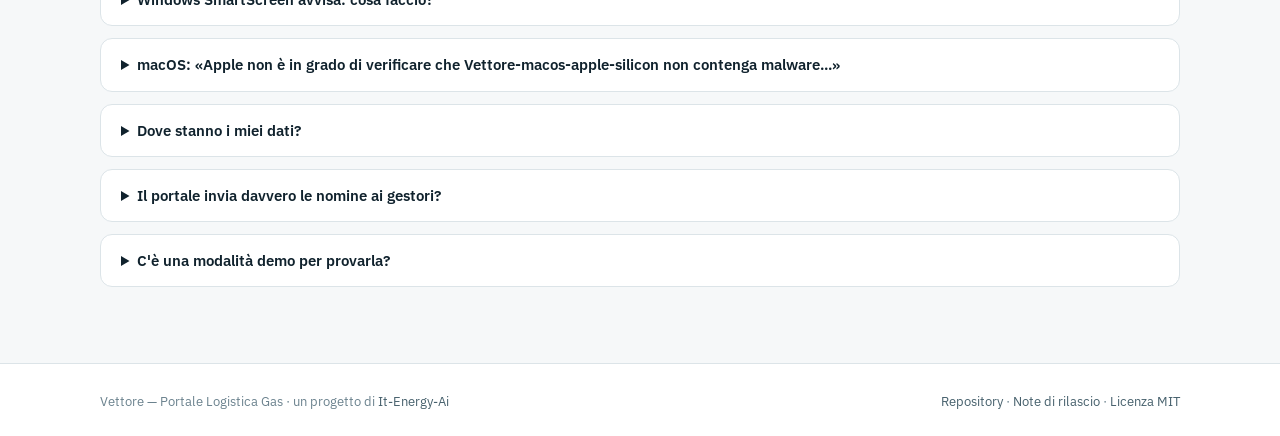
==== commit e9d91564: "macOS: firma ad-hoc del binario e istruzioni precise per l'avviso Gatekeeper - release.yml: codesign" ====
--- a/sito/index.html
+++ b/sito/index.html
@@ -230,8 +230,11 @@
           <p>I binari non sono firmati, quindi SmartScreen mostra un avviso. Clicca <em>Ulteriori informazioni → Esegui comunque</em>. Verifica l'integrità con SHA256SUMS come indicato sopra.</p>
         </details>
         <details>
-          <summary>macOS non vuole aprire il file.</summary>
-          <p>Fai tasto destro sul file → <em>Apri</em>. Se l'hai scaricato dal browser può servire <code>xattr -d com.apple.quarantine &lt;file&gt;</code> nel terminale, poi riprova.</p>
+          <summary>macOS: «Apple non è in grado di verificare che Vettore-macos-apple-silicon non contenga malware...»</summary>
+          <p>È il controllo Gatekeeper su un binario firmato solo ad-hoc: senza un account Apple Developer a pagamento l'avviso non si può eliminare, ma è previsto e innocuo — il codice è aperto e verificabile. Due vie:</p>
+          <p><b>Tasto destro</b> sul file → <em>Apri</em> → <em>Apri</em> nel dialogo (il consenso viene ricordato per il futuro).</p>
+          <p>Oppure, per tornare al doppio click, togli il segno di quarantena dal terminale:<br>
+          <code>xattr -d com.apple.quarantine ~/Downloads/Vettore-macos-apple-silicon</code></p>
         </details>
         <details>
           <summary>Dove stanno i miei dati?</summary>
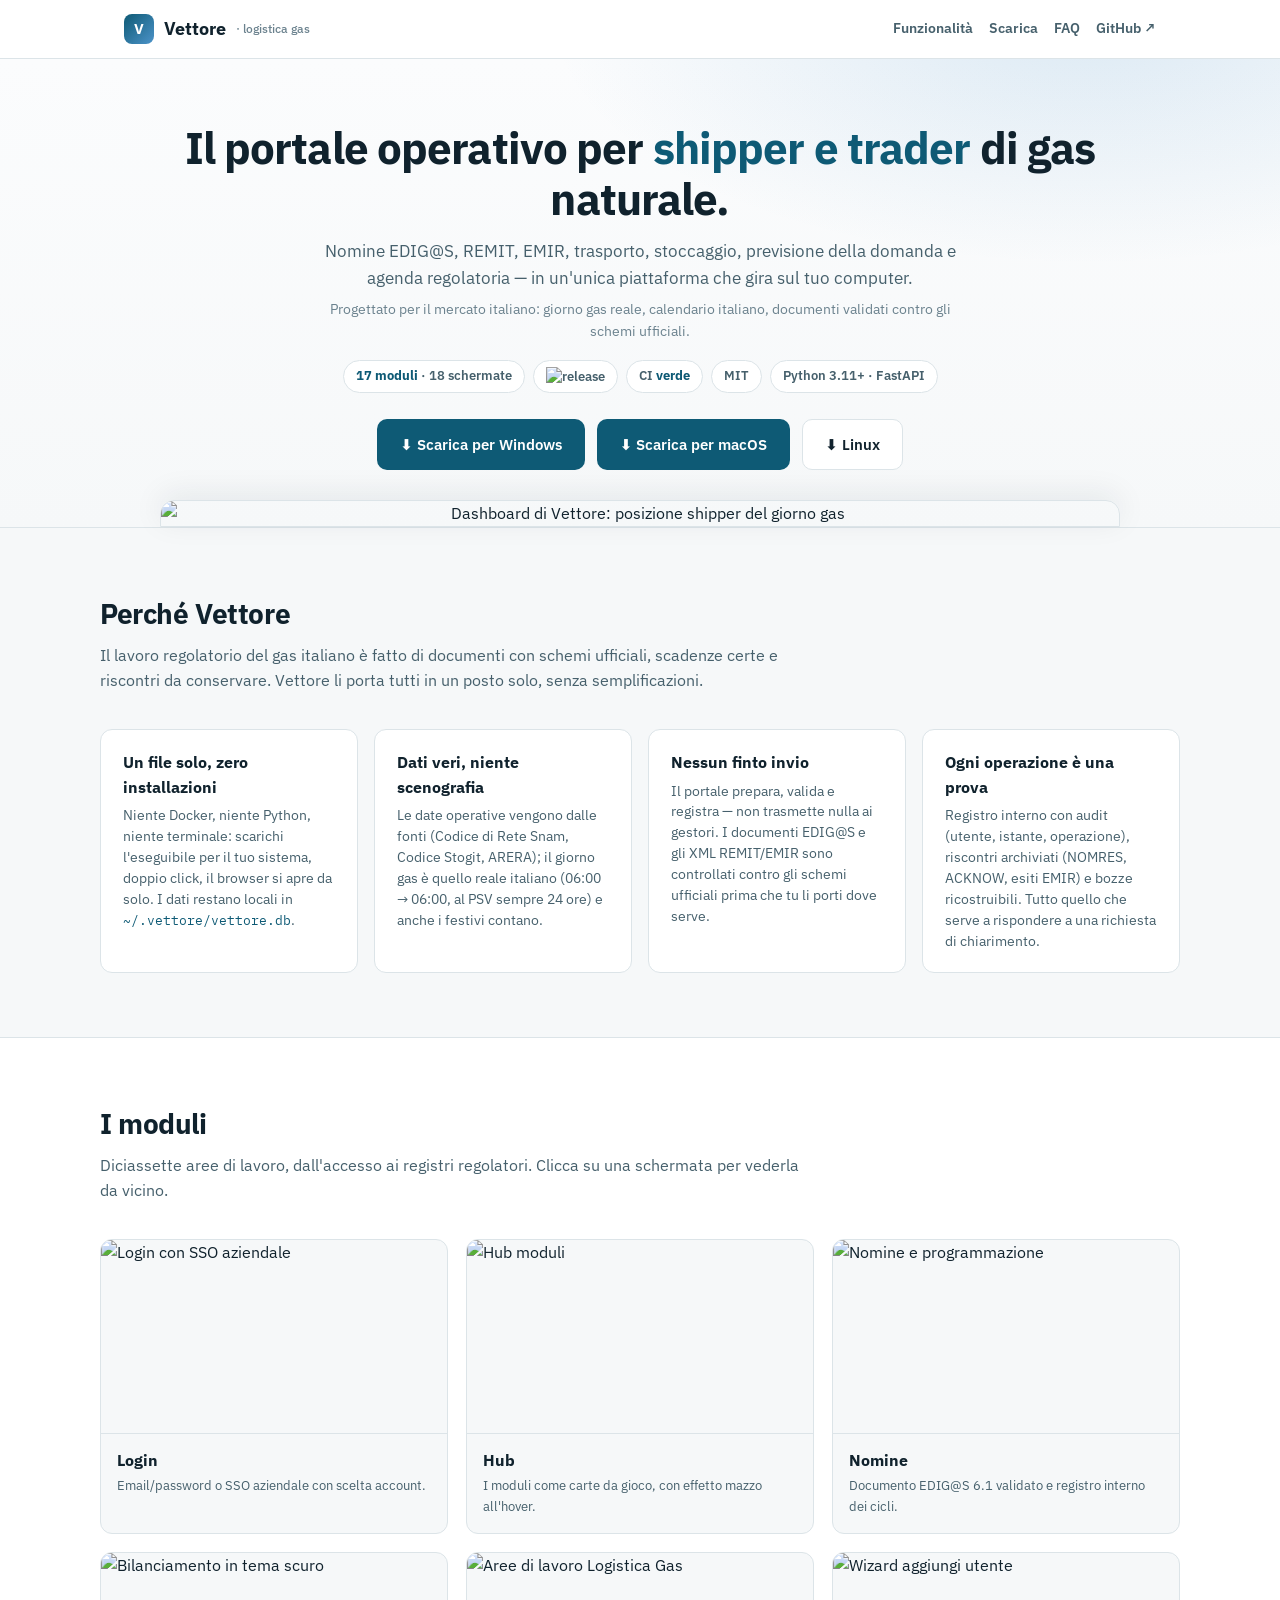
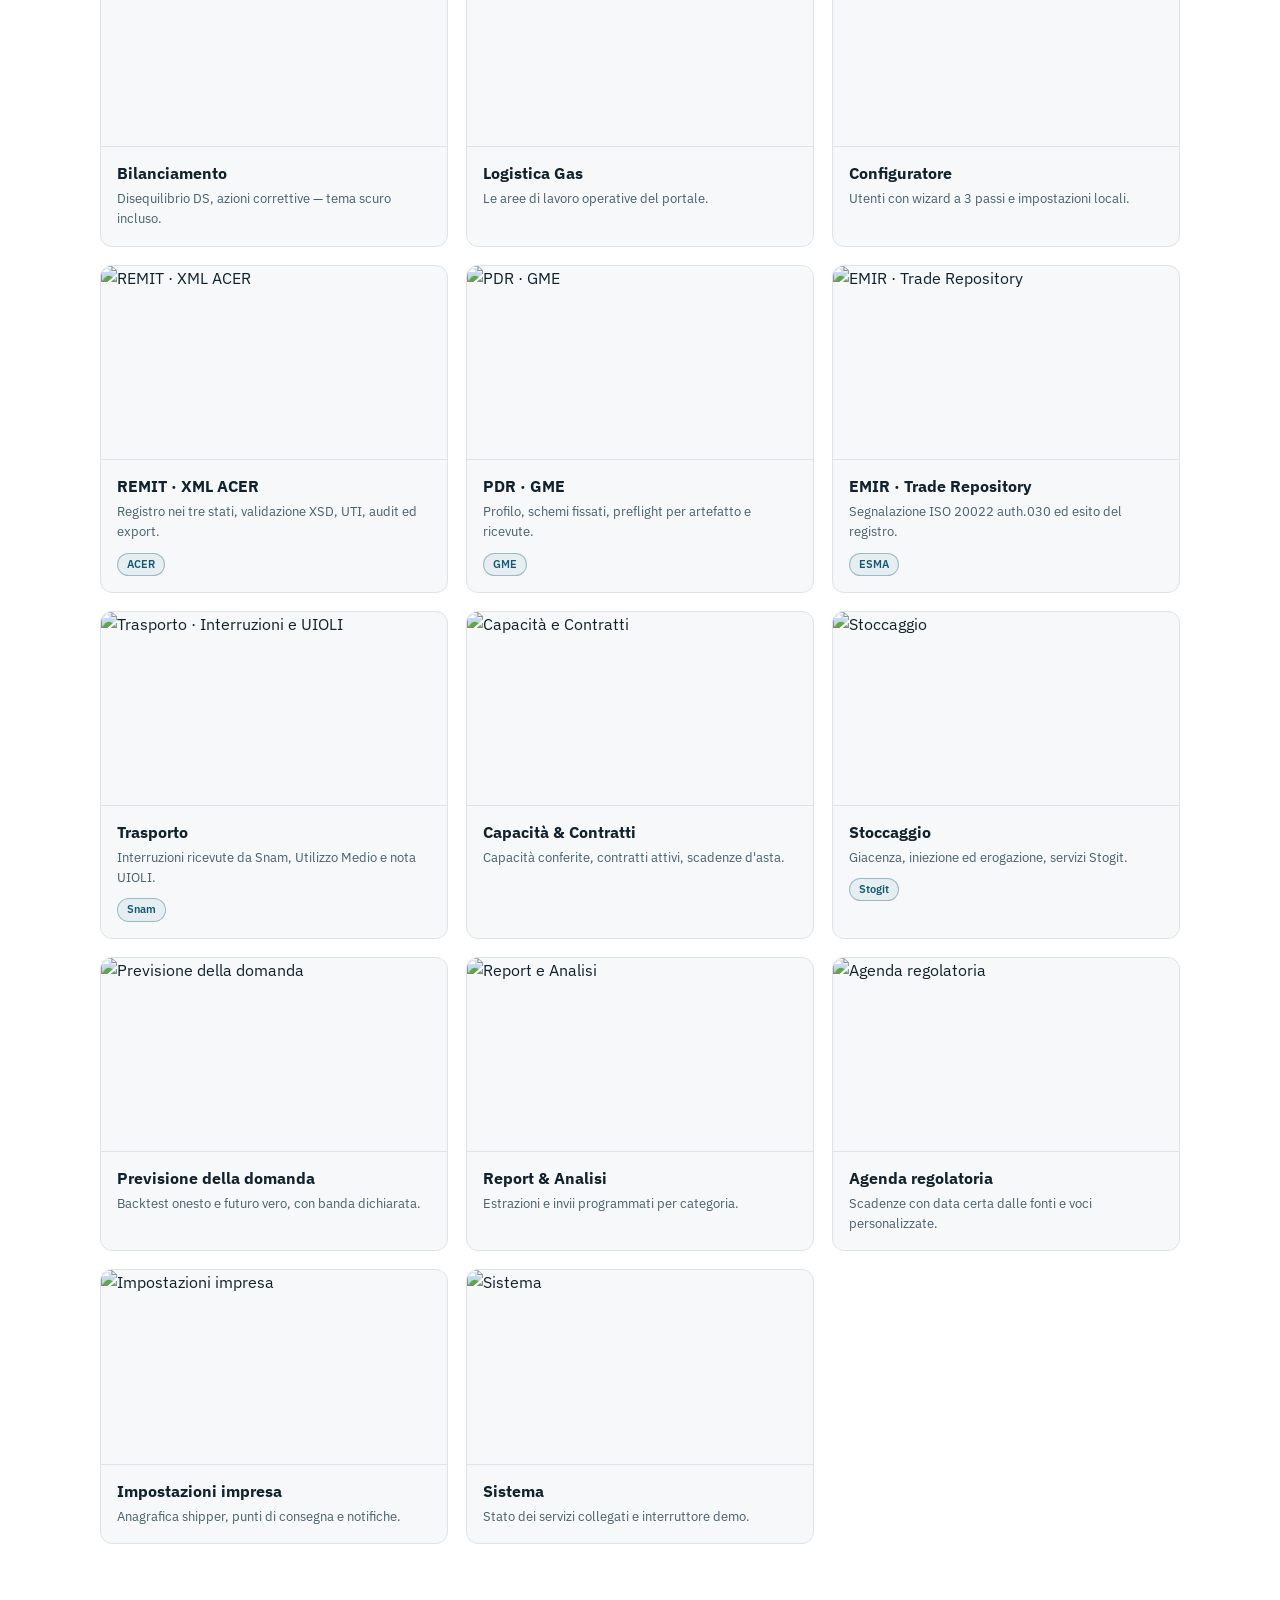
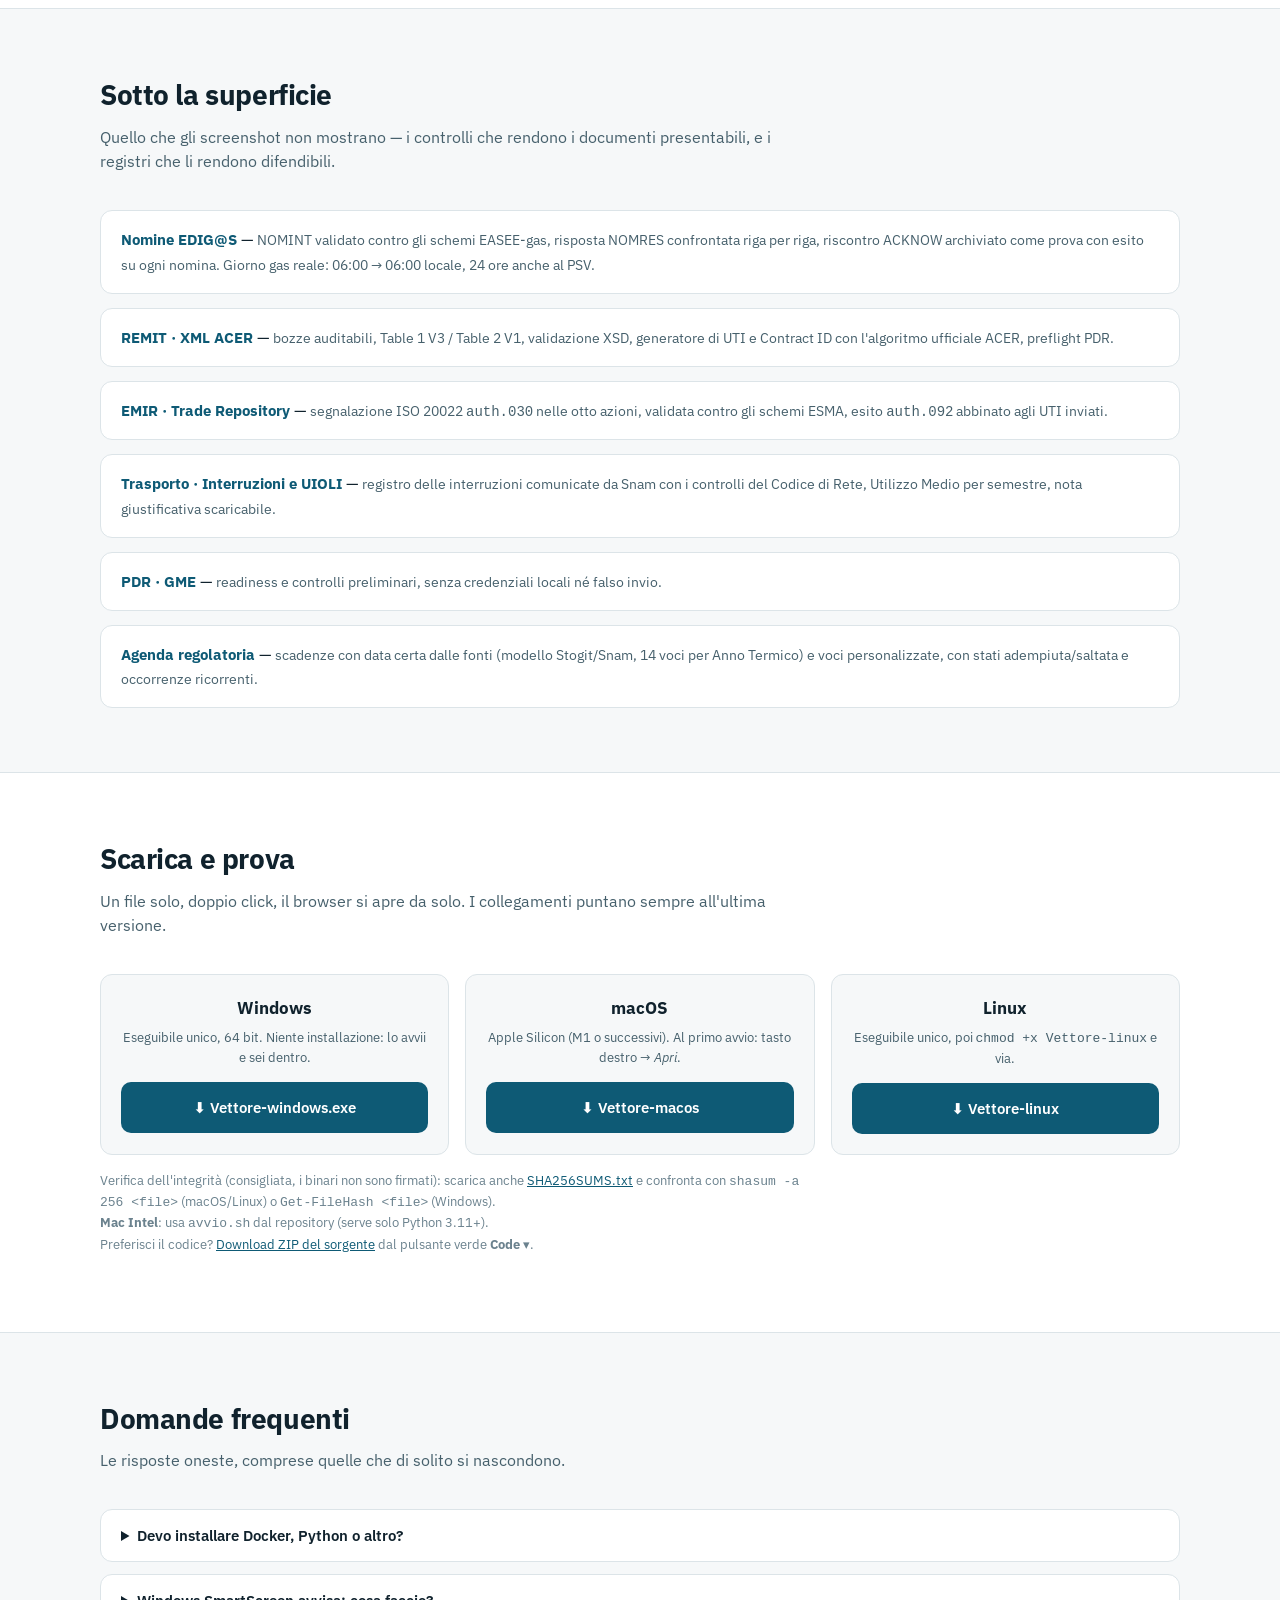
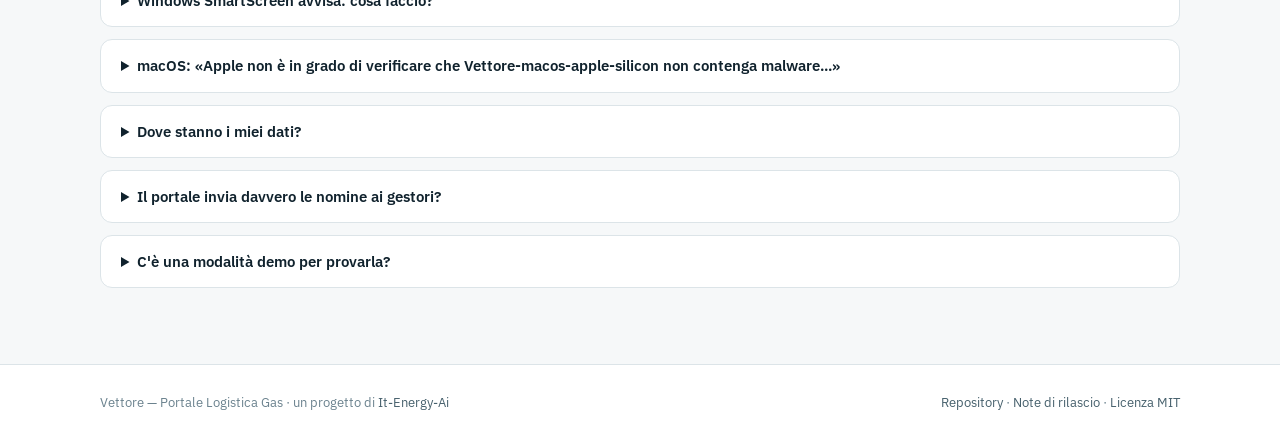
==== commit 3e037349: "Sito: badge release dinamico (shields.io) invece del numero scritto a mano" ====
--- a/sito/index.html
+++ b/sito/index.html
@@ -35,7 +35,7 @@
       <p class="sub2">Progettato per il mercato italiano: giorno gas reale, calendario italiano, documenti validati contro gli schemi ufficiali.</p>
       <div class="badges">
         <span class="badge"><b>17 moduli</b> · 18 schermate</span>
-        <a class="badge" href="https://github.com/It-Energy-Ai/Logistica_Gas_Natural_Up_Stream/releases/latest">release <b>v1.11.0</b></a>
+        <a class="badge" href="https://github.com/It-Energy-Ai/Logistica_Gas_Natural_Up_Stream/releases/latest"><img src="https://img.shields.io/github/v/release/It-Energy-Ai/Logistica_Gas_Natural_Up_Stream?label=release&color=0E5A75" alt="release" style="vertical-align:middle"></a>
         <a class="badge" href="https://github.com/It-Energy-Ai/Logistica_Gas_Natural_Up_Stream/actions/workflows/ci.yml">CI <b>verde</b></a>
         <span class="badge">MIT</span>
         <span class="badge">Python 3.11+ · FastAPI</span>
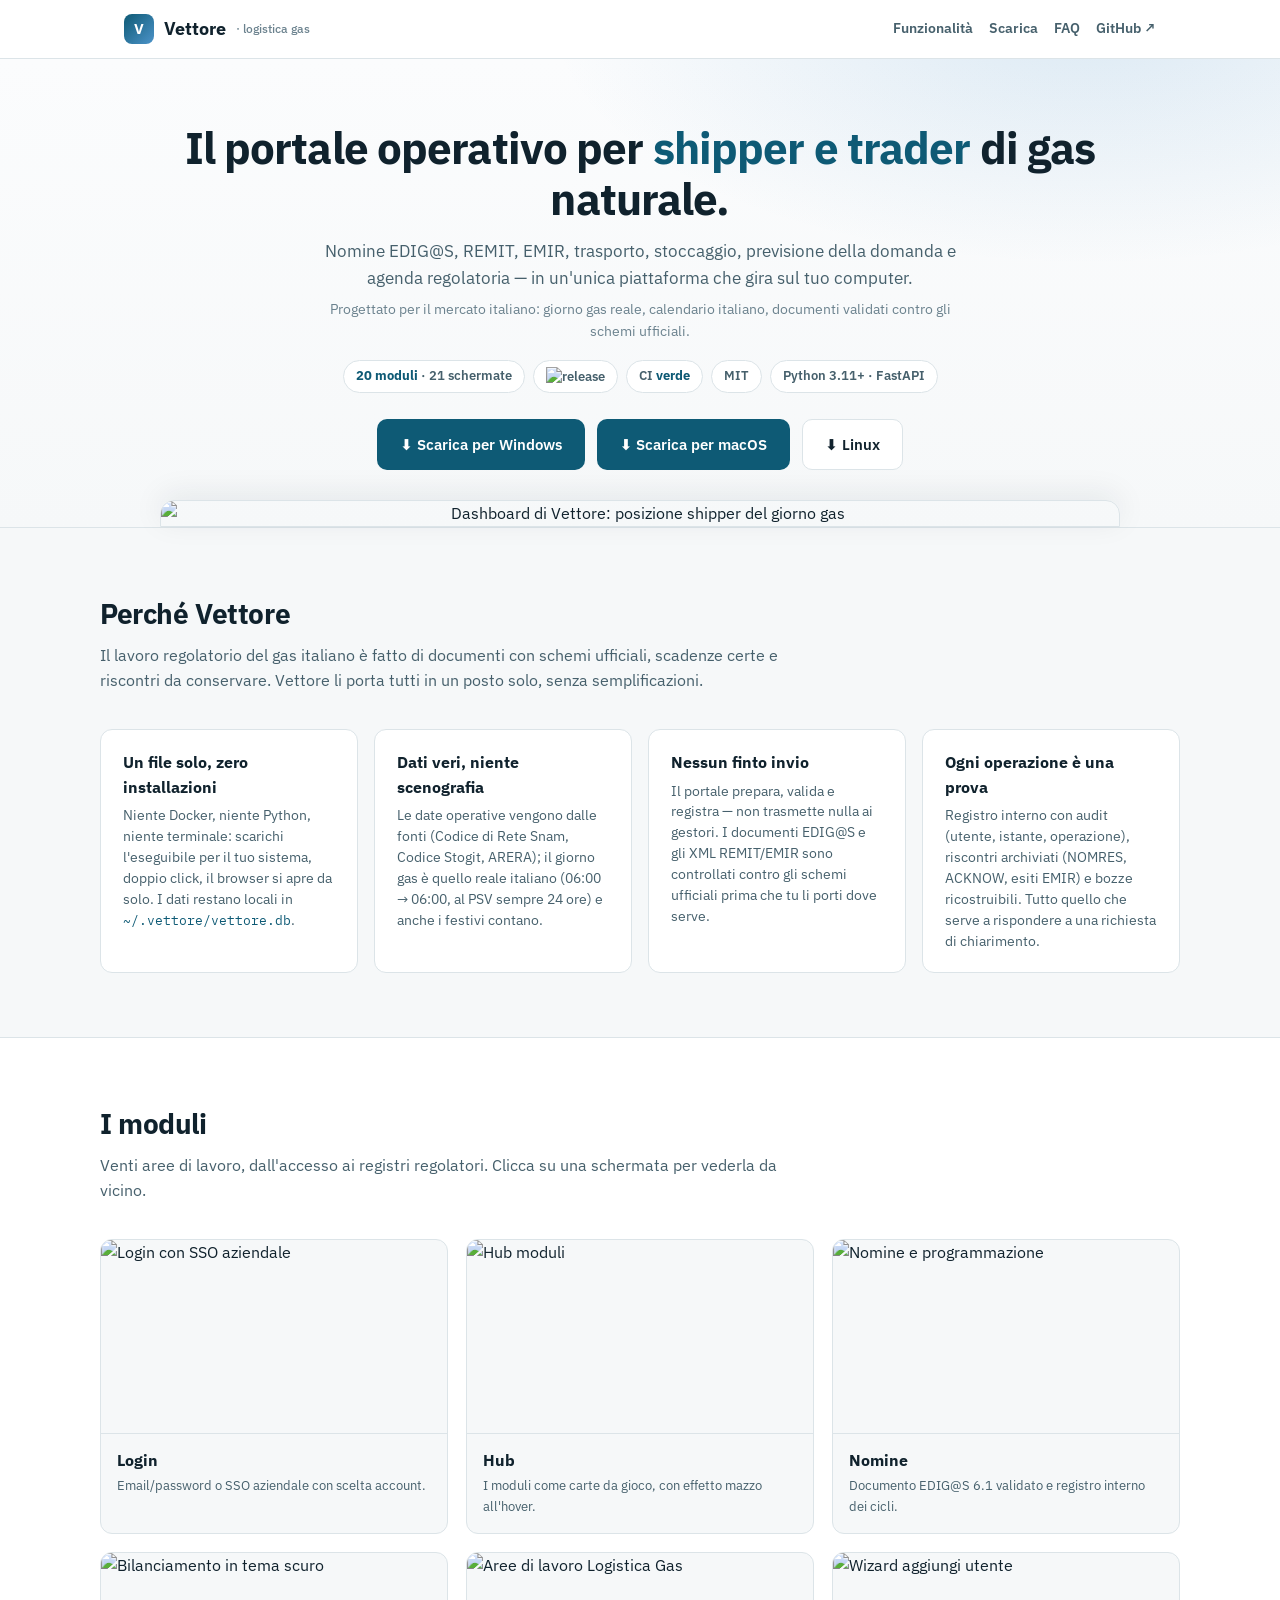
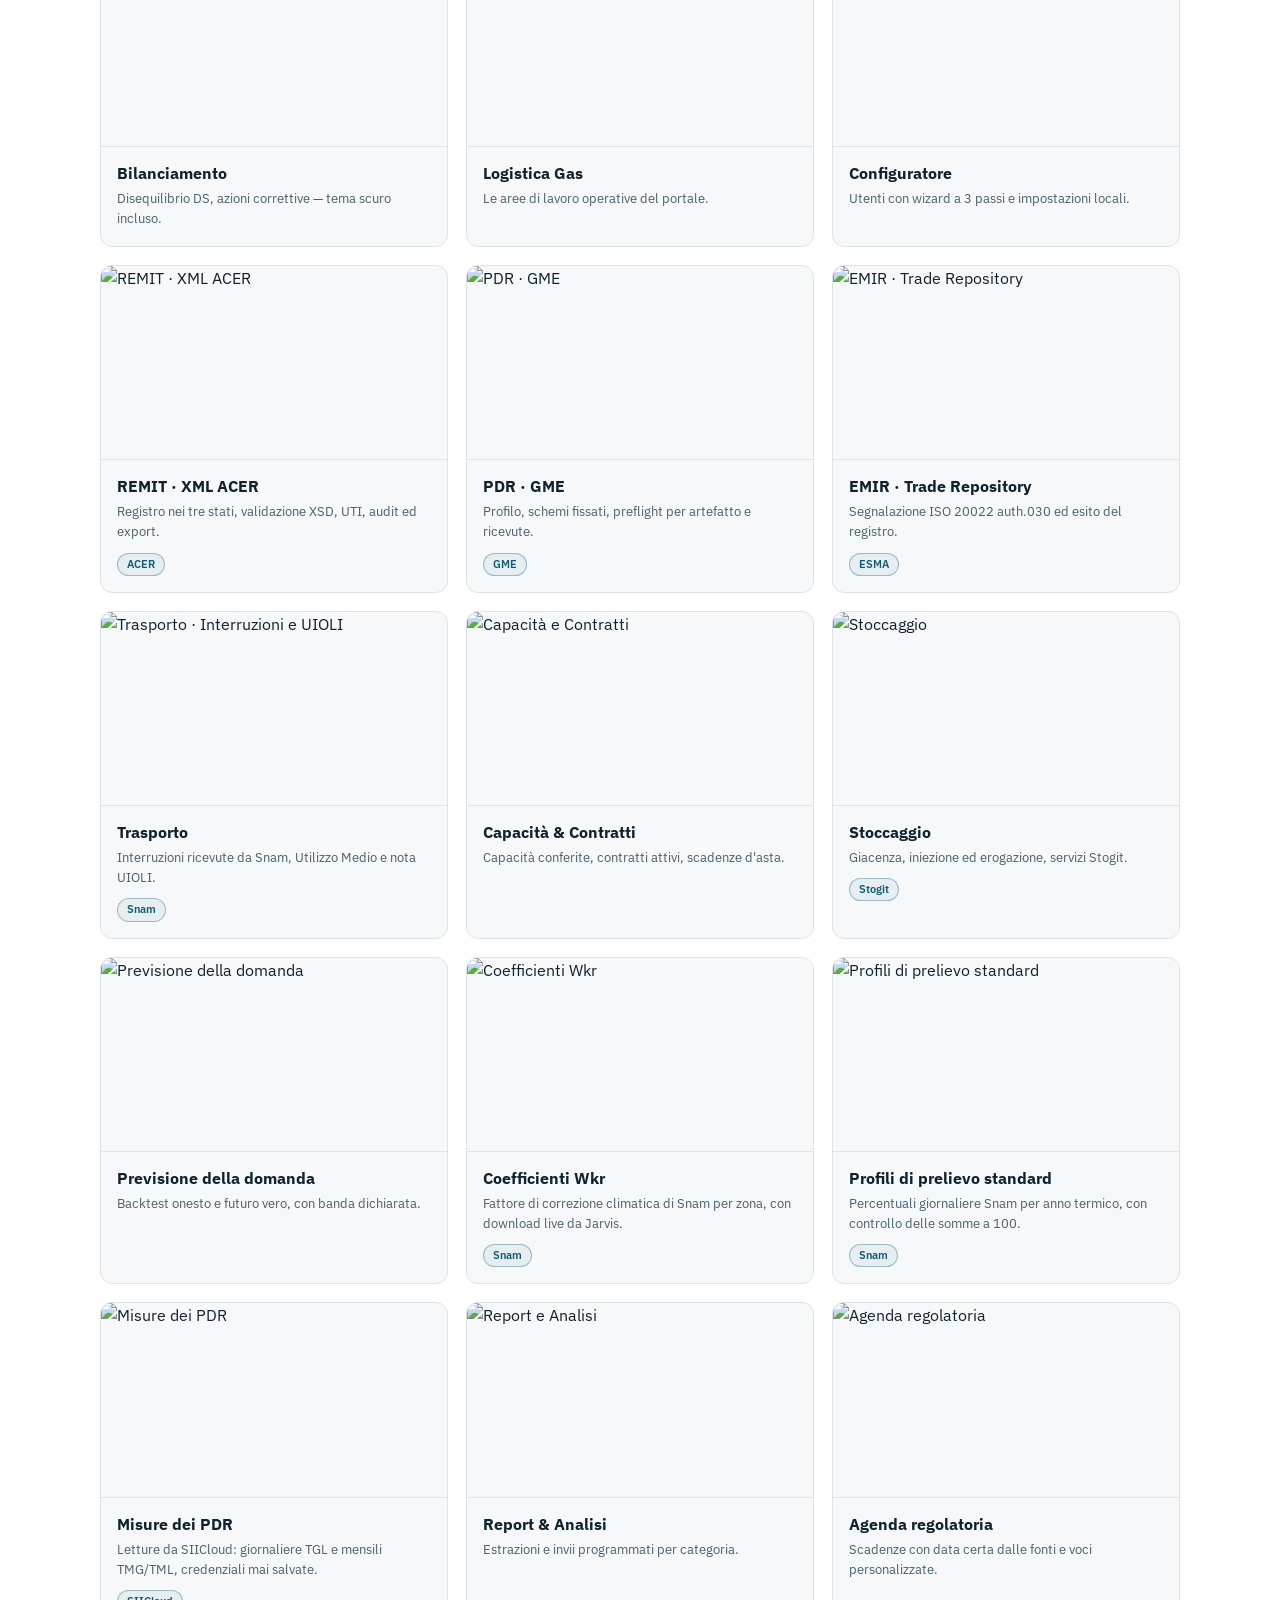
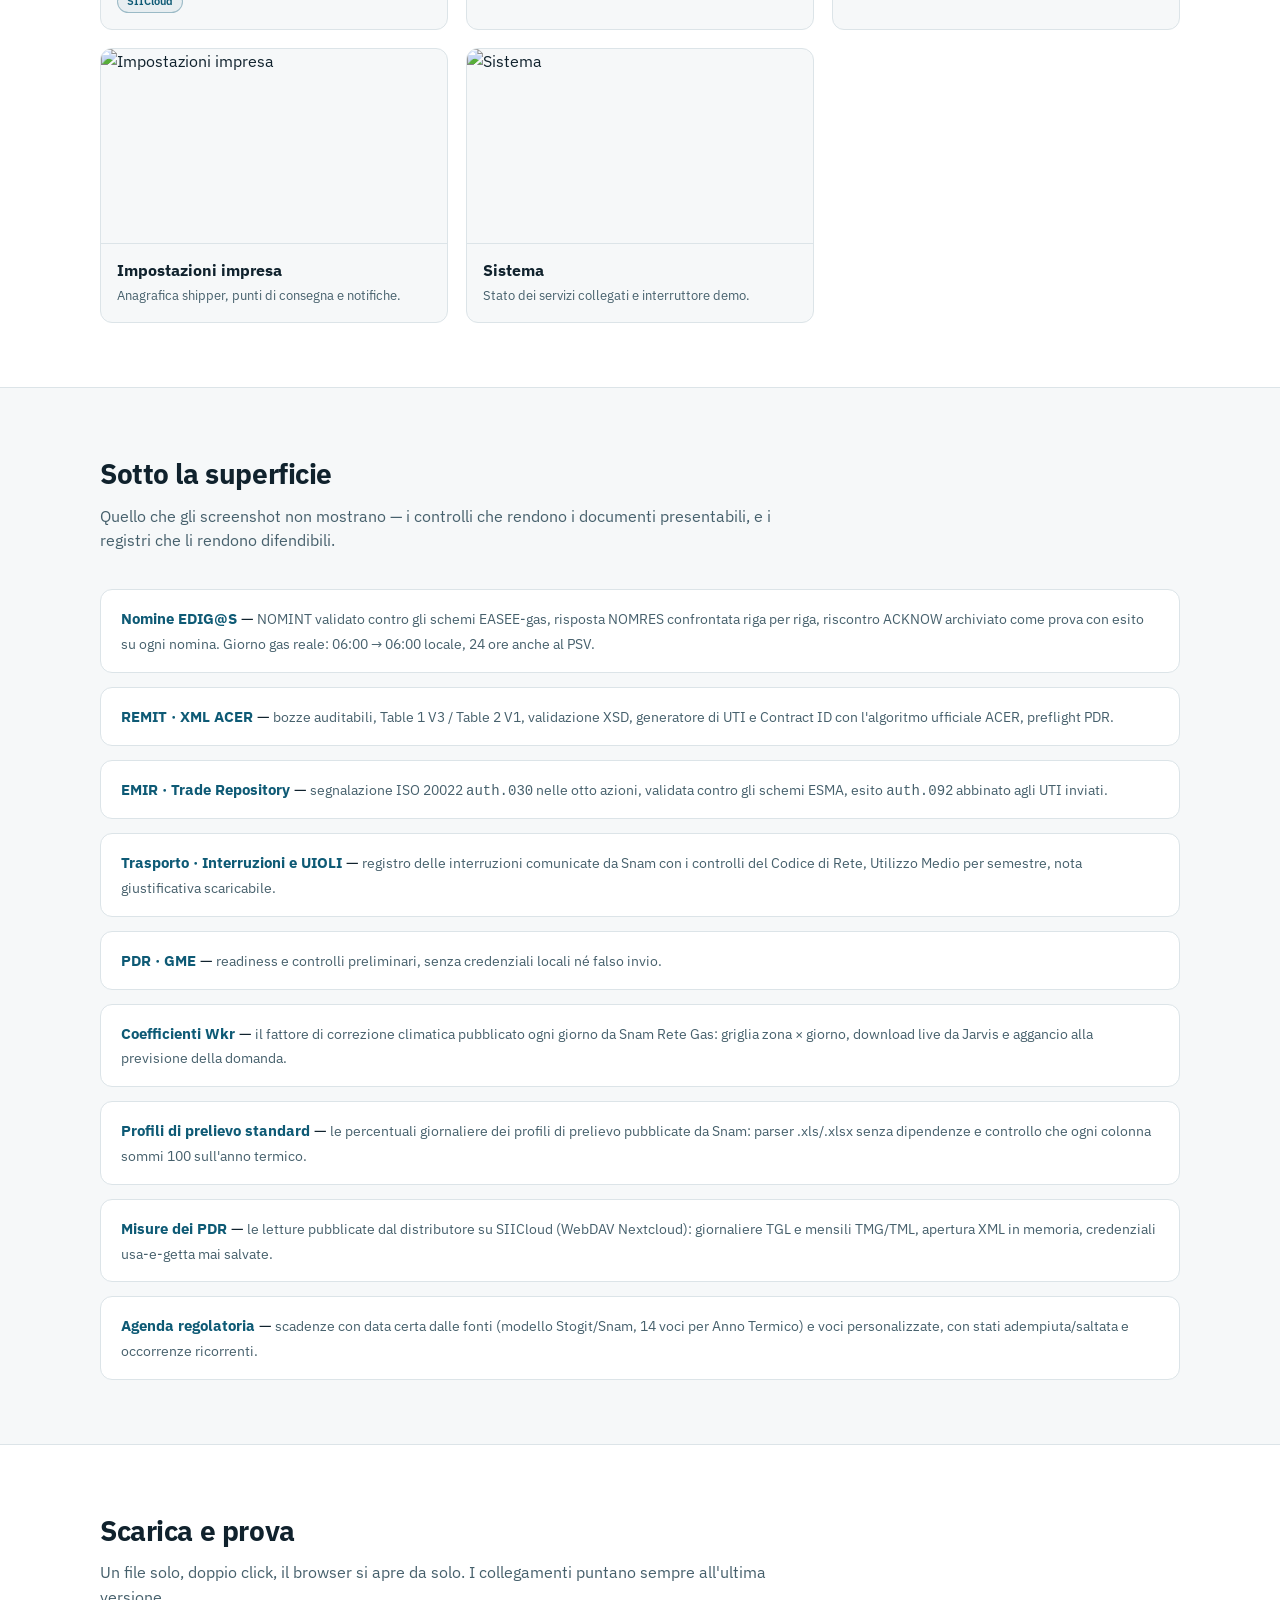
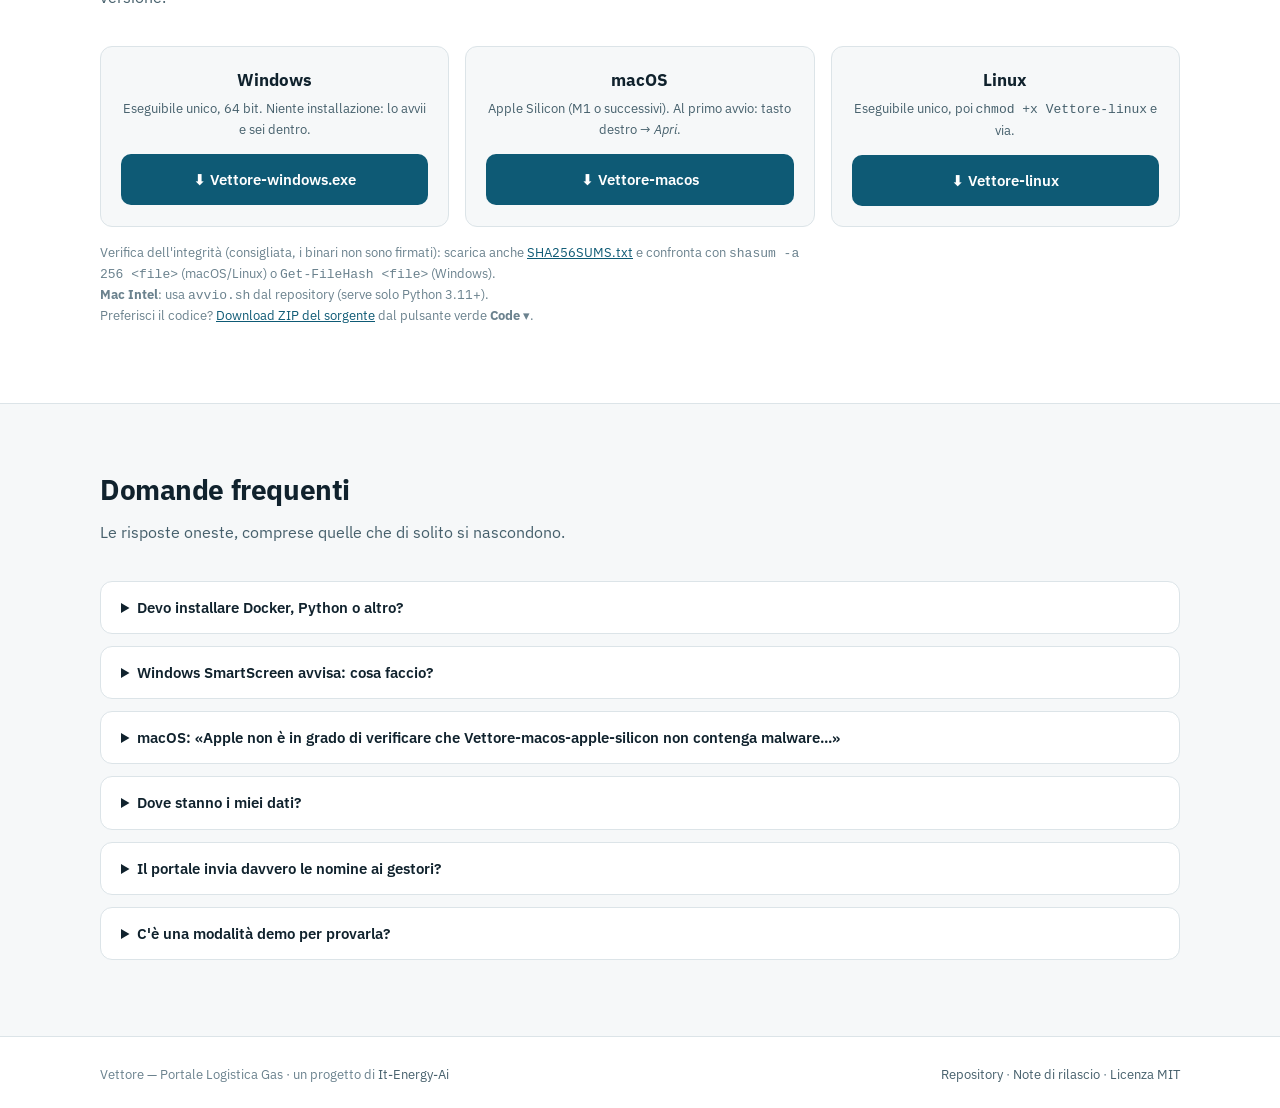
==== commit a2a2da6c: "Sito vetrina: tre nuove schermate (Coefficienti Wkr, Profili di prelievo standard, Misure dei PDR) c" ====
--- a/sito/index.html
+++ b/sito/index.html
@@ -34,7 +34,7 @@
       <p class="sub">Nomine EDIG@S, REMIT, EMIR, trasporto, stoccaggio, previsione della domanda e agenda regolatoria — in un'unica piattaforma che gira sul tuo computer.</p>
       <p class="sub2">Progettato per il mercato italiano: giorno gas reale, calendario italiano, documenti validati contro gli schemi ufficiali.</p>
       <div class="badges">
-        <span class="badge"><b>17 moduli</b> · 18 schermate</span>
+        <span class="badge"><b>20 moduli</b> · 21 schermate</span>
         <a class="badge" href="https://github.com/It-Energy-Ai/Logistica_Gas_Natural_Up_Stream/releases/latest"><img src="https://img.shields.io/github/v/release/It-Energy-Ai/Logistica_Gas_Natural_Up_Stream?label=release&color=0E5A75" alt="release" style="vertical-align:middle"></a>
         <a class="badge" href="https://github.com/It-Energy-Ai/Logistica_Gas_Natural_Up_Stream/actions/workflows/ci.yml">CI <b>verde</b></a>
         <span class="badge">MIT</span>
@@ -79,7 +79,7 @@
   <section id="funzioni">
     <div class="section-inner">
       <h2>I moduli</h2>
-      <p class="lead">Diciassette aree di lavoro, dall'accesso ai registri regolatori. Clicca su una schermata per vederla da vicino.</p>
+      <p class="lead">Venti aree di lavoro, dall'accesso ai registri regolatori. Clicca su una schermata per vederla da vicino.</p>
       <div class="grid">
 
         <div class="card" data-cap="Login — email/password o SSO aziendale con scelta account">
@@ -145,6 +145,21 @@
         <div class="card" data-cap="Previsione della domanda — backtest onesto e futuro vero, con banda dichiarata">
           <img loading="lazy" src="screenshots/previsione.png" alt="Previsione della domanda">
           <div class="body"><h3>Previsione della domanda</h3><p>Backtest onesto e futuro vero, con banda dichiarata.</p></div>
+        </div>
+
+        <div class="card" data-cap="Coefficienti Wkr — fattore di correzione climatica di Snam per zona, con download live da Jarvis">
+          <img loading="lazy" src="screenshots/wkr.png" alt="Coefficienti Wkr">
+          <div class="body"><h3>Coefficienti Wkr</h3><p>Fattore di correzione climatica di Snam per zona, con download live da Jarvis.</p><span class="tag">Snam</span></div>
+        </div>
+
+        <div class="card" data-cap="Profili di prelievo standard — percentuali giornaliere Snam per anno termico, con controllo delle somme a 100">
+          <img loading="lazy" src="screenshots/prelievo.png" alt="Profili di prelievo standard">
+          <div class="body"><h3>Profili di prelievo standard</h3><p>Percentuali giornaliere Snam per anno termico, con controllo delle somme a 100.</p><span class="tag">Snam</span></div>
+        </div>
+
+        <div class="card" data-cap="Misure dei PDR — letture da SIICloud: giornaliere TGL e mensili TMG/TML, credenziali mai salvate">
+          <img loading="lazy" src="screenshots/misure.png" alt="Misure dei PDR">
+          <div class="body"><h3>Misure dei PDR</h3><p>Letture da SIICloud: giornaliere TGL e mensili TMG/TML, credenziali mai salvate.</p><span class="tag">SIICloud</span></div>
         </div>
 
         <div class="card" data-cap="Report & Analisi — estrazioni e invii programmati per categoria">
@@ -182,6 +197,9 @@
         <li><b>EMIR · Trade Repository</b> — <span>segnalazione ISO 20022 <code>auth.030</code> nelle otto azioni, validata contro gli schemi ESMA, esito <code>auth.092</code> abbinato agli UTI inviati.</span></li>
         <li><b>Trasporto · Interruzioni e UIOLI</b> — <span>registro delle interruzioni comunicate da Snam con i controlli del Codice di Rete, Utilizzo Medio per semestre, nota giustificativa scaricabile.</span></li>
         <li><b>PDR · GME</b> — <span>readiness e controlli preliminari, senza credenziali locali né falso invio.</span></li>
+        <li><b>Coefficienti Wkr</b> — <span>il fattore di correzione climatica pubblicato ogni giorno da Snam Rete Gas: griglia zona × giorno, download live da Jarvis e aggancio alla previsione della domanda.</span></li>
+        <li><b>Profili di prelievo standard</b> — <span>le percentuali giornaliere dei profili di prelievo pubblicate da Snam: parser .xls/.xlsx senza dipendenze e controllo che ogni colonna sommi 100 sull'anno termico.</span></li>
+        <li><b>Misure dei PDR</b> — <span>le letture pubblicate dal distributore su SIICloud (WebDAV Nextcloud): giornaliere TGL e mensili TMG/TML, apertura XML in memoria, credenziali usa-e-getta mai salvate.</span></li>
         <li><b>Agenda regolatoria</b> — <span>scadenze con data certa dalle fonti (modello Stogit/Snam, 14 voci per Anno Termico) e voci personalizzate, con stati adempiuta/saltata e occorrenze ricorrenti.</span></li>
       </ul>
     </div>
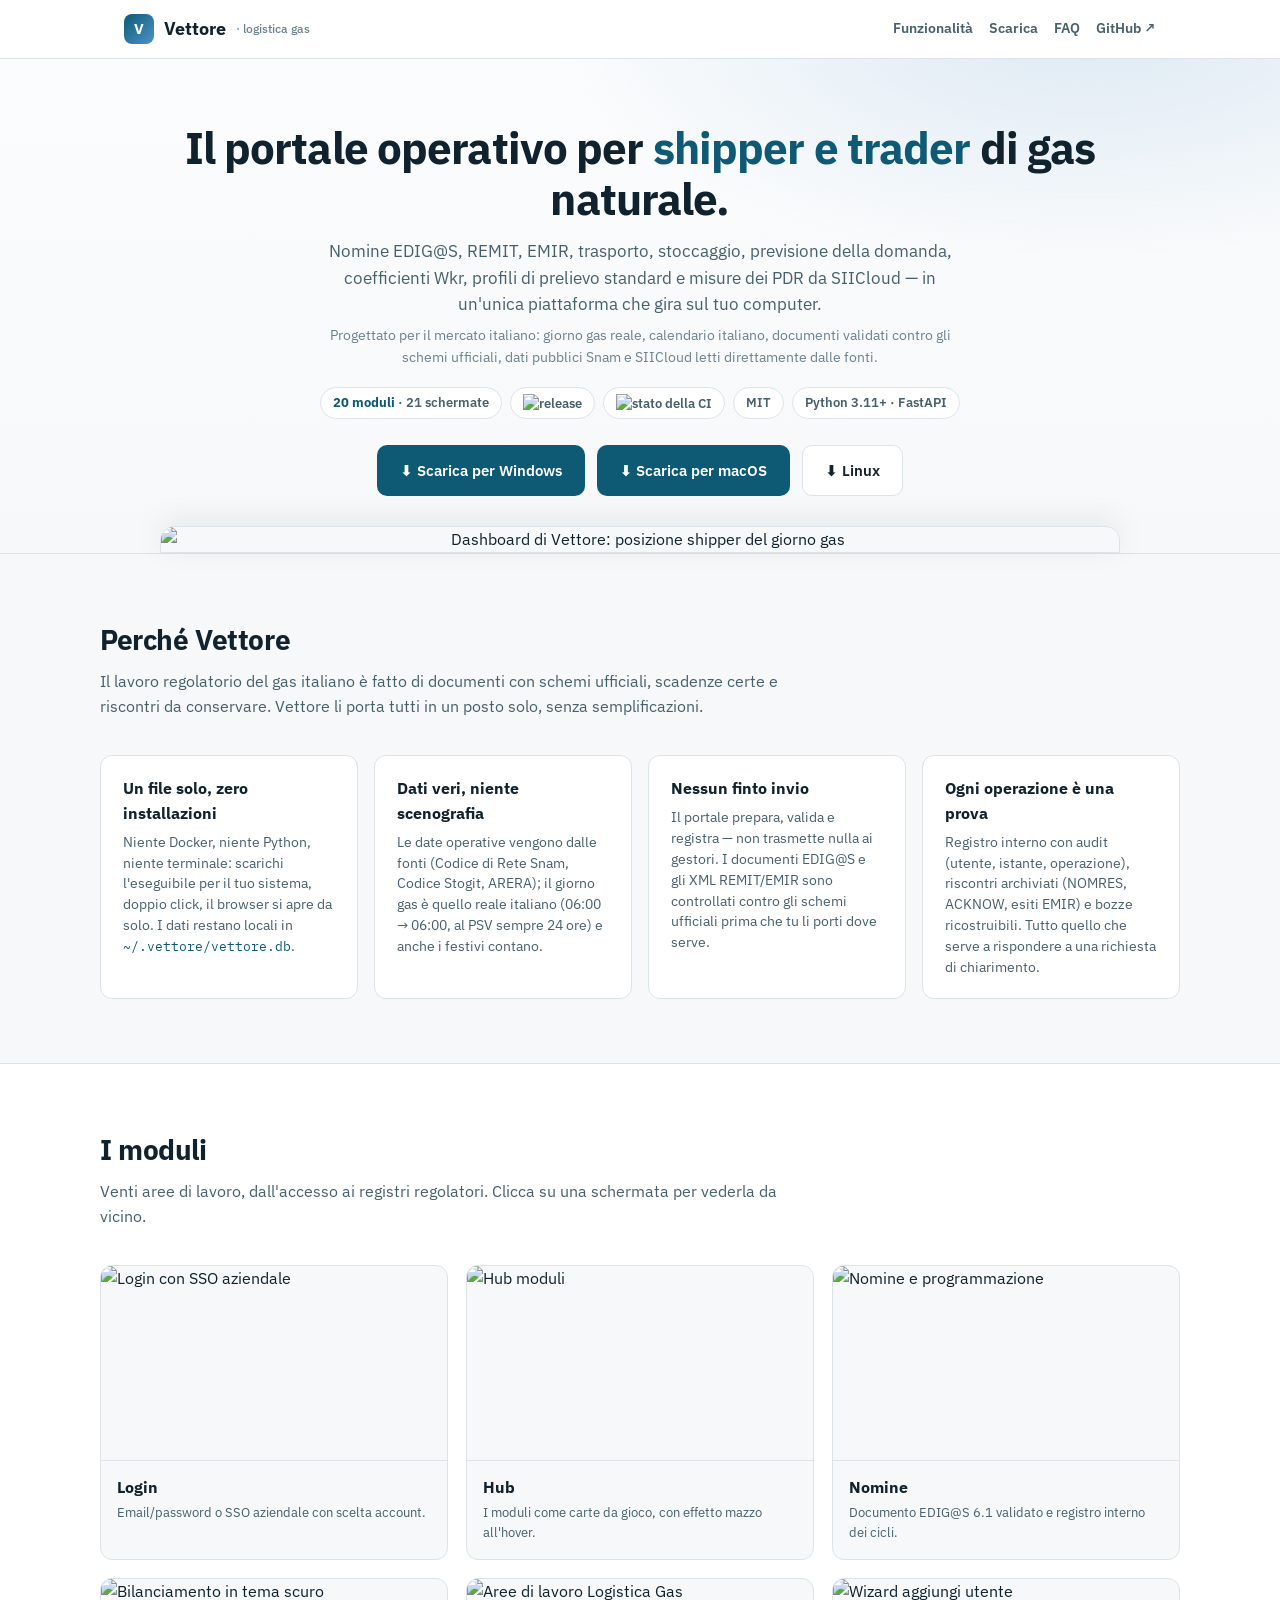
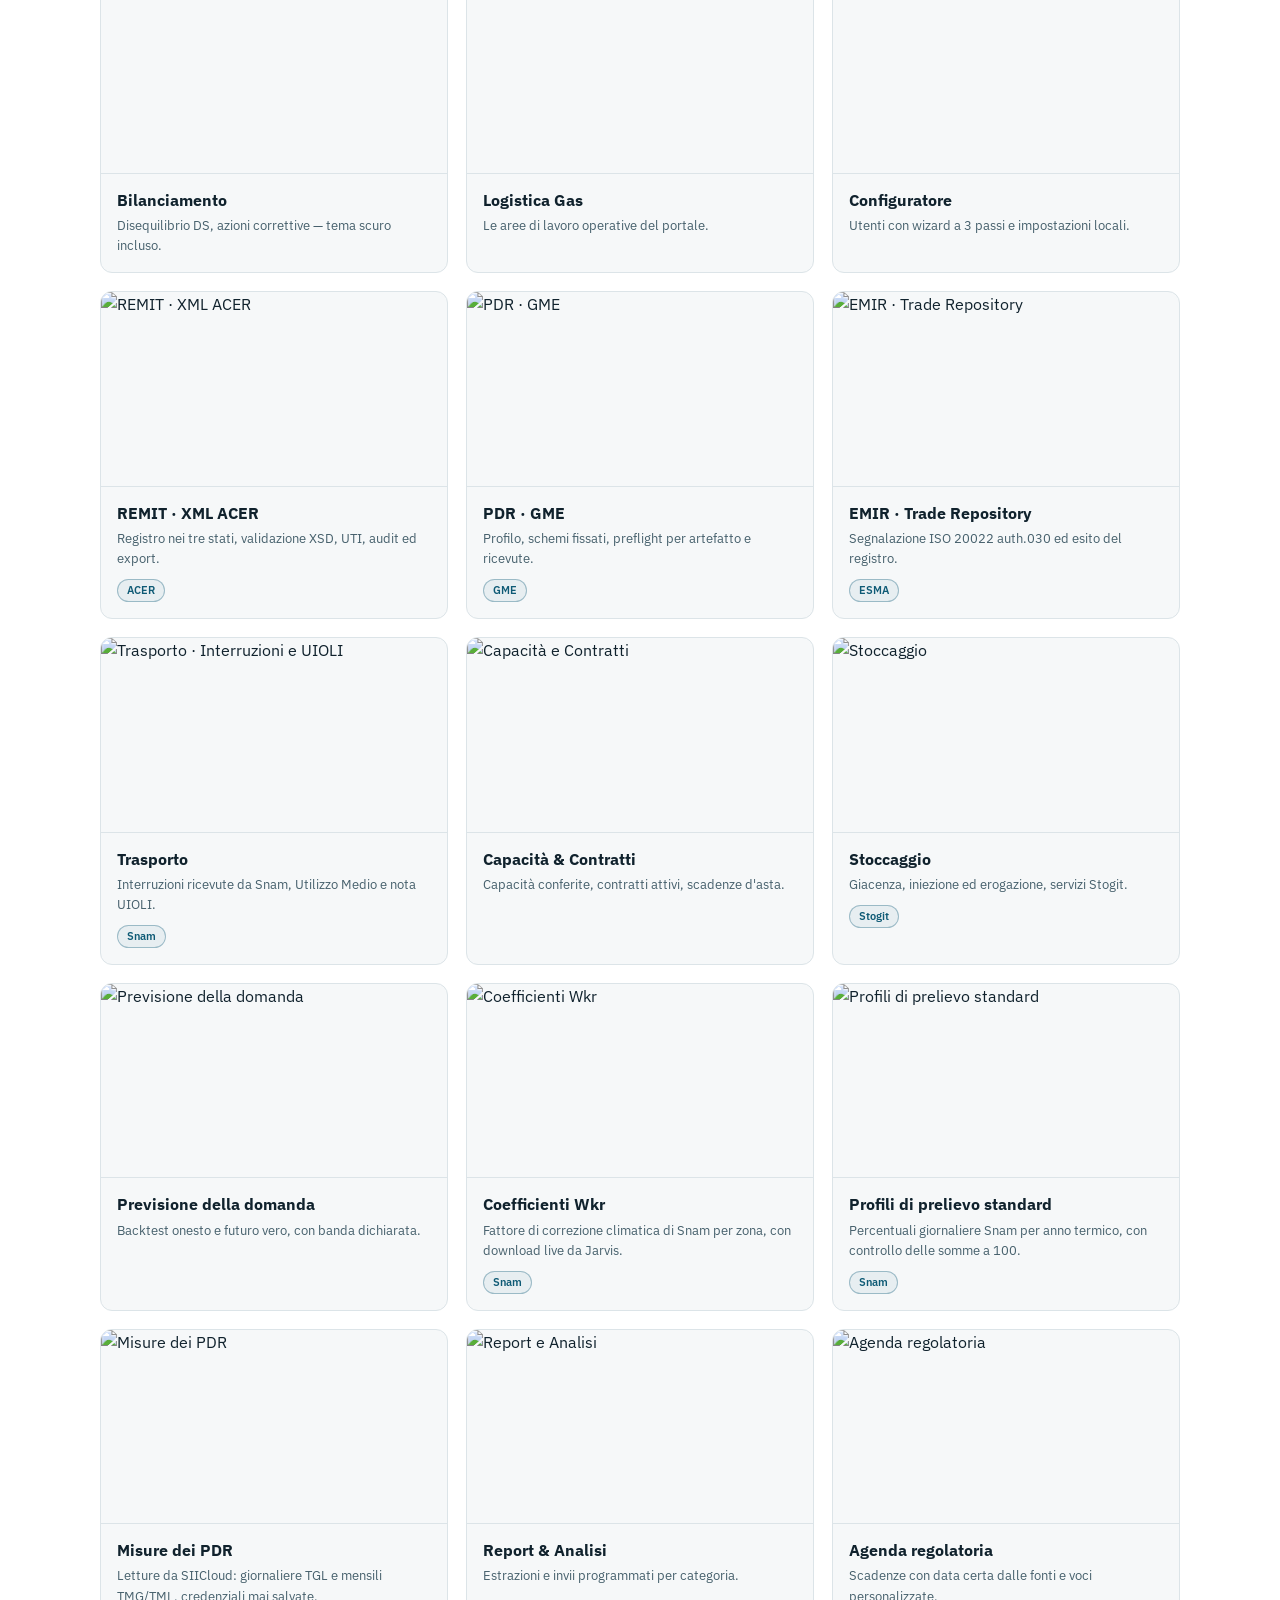
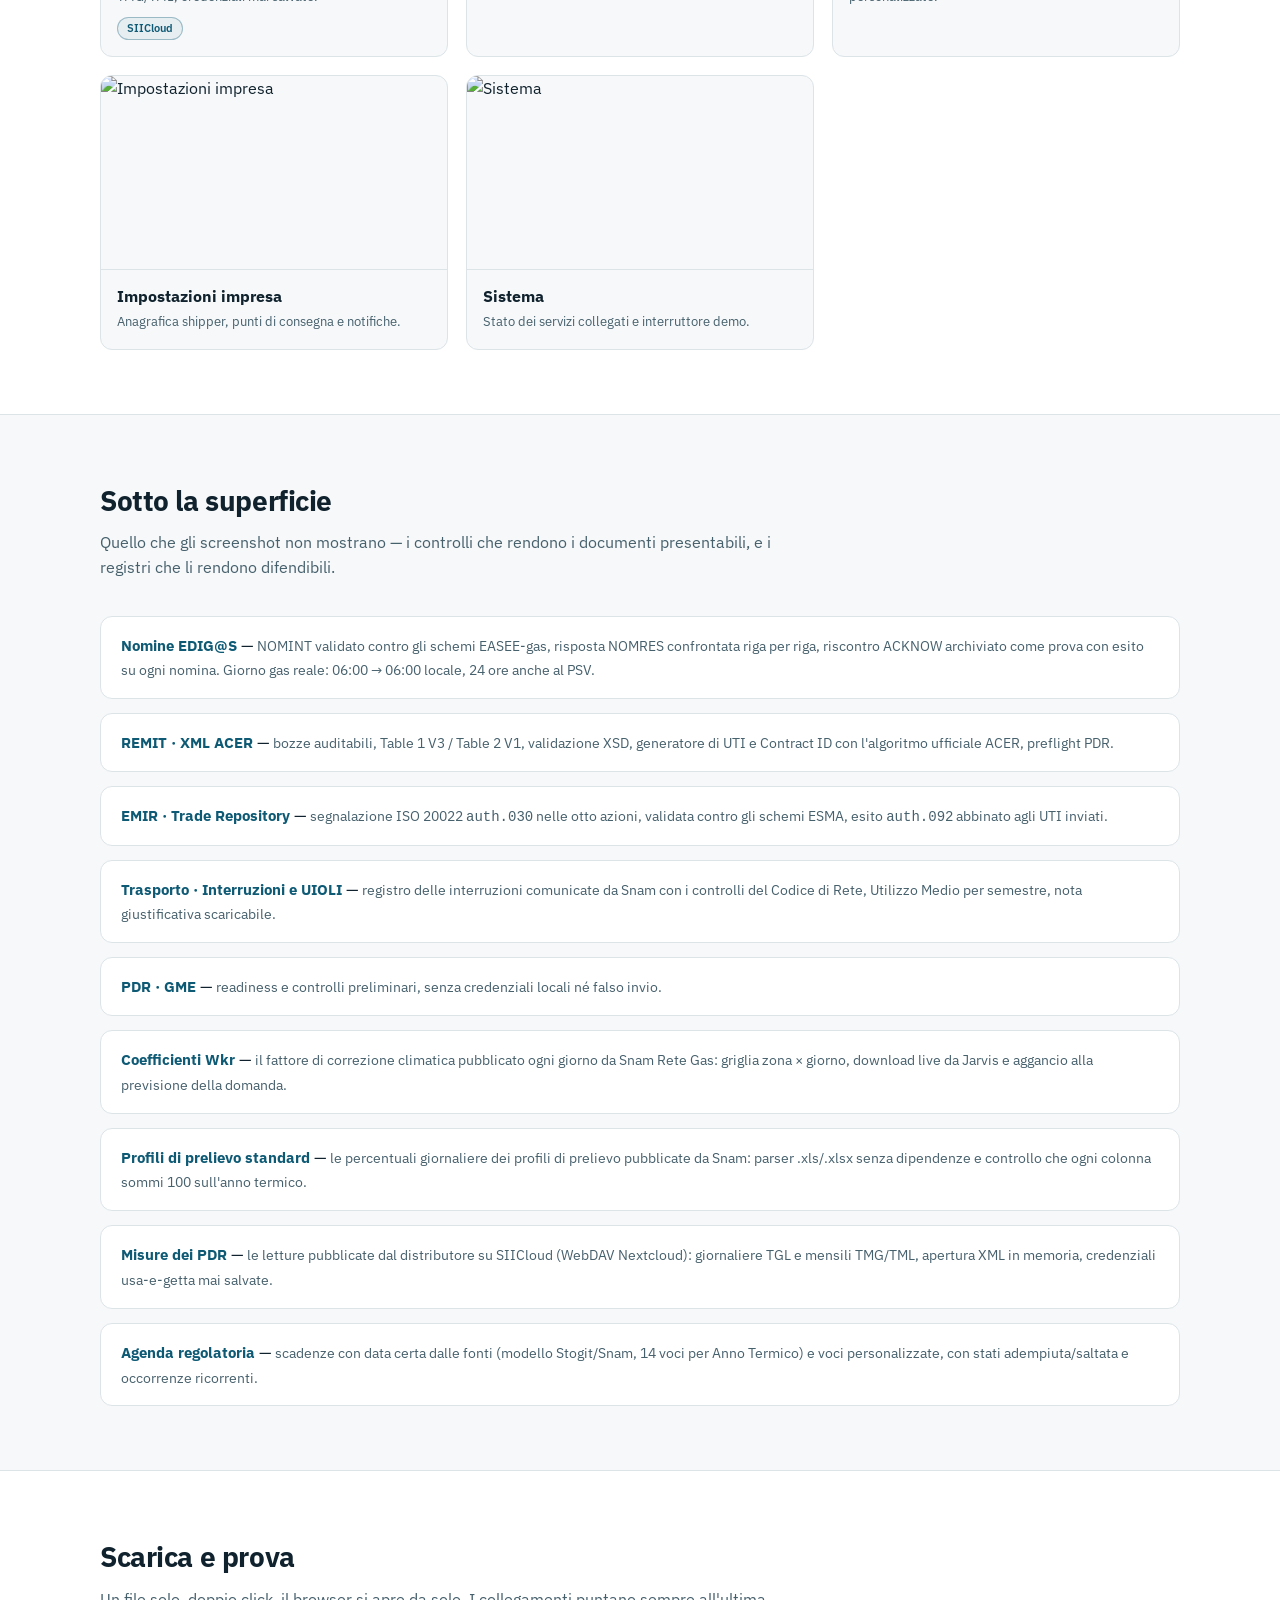
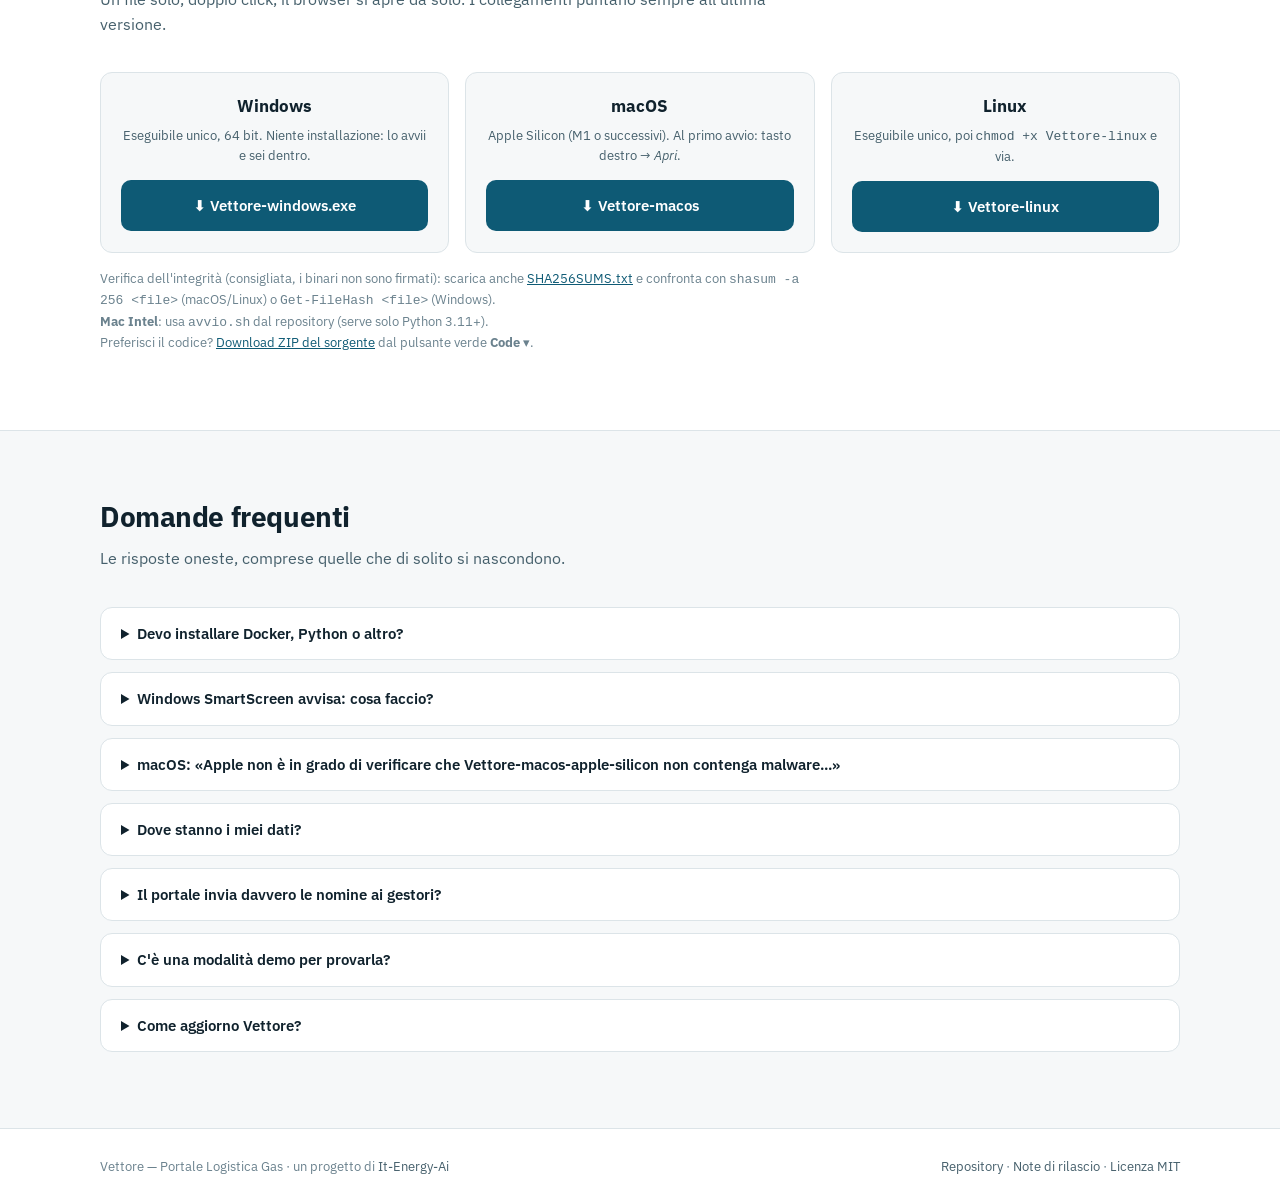
==== commit ef923499: "Sito vetrina: badge CI con stato reale, accessibilità tastiera e lightbox ARIA, meta tag social, tes" ====
--- a/sito/index.html
+++ b/sito/index.html
@@ -4,7 +4,18 @@
 <meta charset="utf-8">
 <meta name="viewport" content="width=device-width, initial-scale=1">
 <title>Vettore — Portale Logistica Gas</title>
-<meta name="description" content="Il portale operativo per shipper e trader di gas naturale sul mercato italiano: nomine EDIG@S, REMIT, EMIR, trasporto, stoccaggio e agenda regolatoria. Un file solo, senza installazioni.">
+<meta name="description" content="Il portale operativo per shipper e trader di gas naturale sul mercato italiano: nomine EDIG@S, REMIT, EMIR, trasporto, stoccaggio, coefficienti Wkr, profili di prelievo e misure dei PDR da SIICloud. Un file solo, senza installazioni.">
+<link rel="canonical" href="https://it-energy-ai.github.io/Logistica_Gas_Natural_Up_Stream/">
+<meta property="og:type" content="website">
+<meta property="og:title" content="Vettore — Portale Logistica Gas">
+<meta property="og:description" content="Nomine EDIG@S, REMIT, EMIR, trasporto, stoccaggio, Wkr, profili di prelievo e misure dei PDR: 20 moduli per shipper e trader di gas naturale, in un file solo.">
+<meta property="og:url" content="https://it-energy-ai.github.io/Logistica_Gas_Natural_Up_Stream/">
+<meta property="og:image" content="https://it-energy-ai.github.io/Logistica_Gas_Natural_Up_Stream/screenshots/dashboard.png">
+<meta property="og:locale" content="it_IT">
+<meta name="twitter:card" content="summary_large_image">
+<meta name="twitter:title" content="Vettore — Portale Logistica Gas">
+<meta name="twitter:description" content="Nomine EDIG@S, REMIT, EMIR, trasporto, stoccaggio, Wkr, profili di prelievo e misure dei PDR: 20 moduli per shipper e trader di gas naturale, in un file solo.">
+<meta name="twitter:image" content="https://it-energy-ai.github.io/Logistica_Gas_Natural_Up_Stream/screenshots/dashboard.png">
 <link rel="icon" href="data:image/svg+xml,<svg xmlns='http://www.w3.org/2000/svg' viewBox='0 0 32 32'><rect width='32' height='32' rx='8' fill='%230E5A75'/><text x='16' y='22' font-size='17' font-weight='700' text-anchor='middle' fill='white' font-family='sans-serif'>V</text></svg>">
 <link rel="preconnect" href="https://fonts.googleapis.com">
 <link rel="preconnect" href="https://fonts.gstatic.com" crossorigin>
@@ -31,12 +42,12 @@
   <div class="hero">
     <div class="hero-inner">
       <h1>Il portale operativo per <em>shipper e trader</em> di gas naturale.</h1>
-      <p class="sub">Nomine EDIG@S, REMIT, EMIR, trasporto, stoccaggio, previsione della domanda e agenda regolatoria — in un'unica piattaforma che gira sul tuo computer.</p>
-      <p class="sub2">Progettato per il mercato italiano: giorno gas reale, calendario italiano, documenti validati contro gli schemi ufficiali.</p>
+      <p class="sub">Nomine EDIG@S, REMIT, EMIR, trasporto, stoccaggio, previsione della domanda, coefficienti Wkr, profili di prelievo standard e misure dei PDR da SIICloud — in un'unica piattaforma che gira sul tuo computer.</p>
+      <p class="sub2">Progettato per il mercato italiano: giorno gas reale, calendario italiano, documenti validati contro gli schemi ufficiali, dati pubblici Snam e SIICloud letti direttamente dalle fonti.</p>
       <div class="badges">
         <span class="badge"><b>20 moduli</b> · 21 schermate</span>
         <a class="badge" href="https://github.com/It-Energy-Ai/Logistica_Gas_Natural_Up_Stream/releases/latest"><img src="https://img.shields.io/github/v/release/It-Energy-Ai/Logistica_Gas_Natural_Up_Stream?label=release&color=0E5A75" alt="release" style="vertical-align:middle"></a>
-        <a class="badge" href="https://github.com/It-Energy-Ai/Logistica_Gas_Natural_Up_Stream/actions/workflows/ci.yml">CI <b>verde</b></a>
+        <a class="badge" href="https://github.com/It-Energy-Ai/Logistica_Gas_Natural_Up_Stream/actions/workflows/ci.yml"><img src="https://img.shields.io/github/actions/workflow/status/It-Energy-Ai/Logistica_Gas_Natural_Up_Stream/ci.yml?label=CI" alt="stato della CI" style="vertical-align:middle"></a>
         <span class="badge">MIT</span>
         <span class="badge">Python 3.11+ · FastAPI</span>
       </div>
@@ -45,7 +56,7 @@
         <a class="btn btn-primary" href="https://github.com/It-Energy-Ai/Logistica_Gas_Natural_Up_Stream/releases/latest/download/Vettore-macos-apple-silicon">⬇ Scarica per macOS</a>
         <a class="btn btn-ghost" href="https://github.com/It-Energy-Ai/Logistica_Gas_Natural_Up_Stream/releases/latest/download/Vettore-linux">⬇ Linux</a>
       </div>
-      <img class="hero-shot" src="screenshots/dashboard.png" alt="Dashboard di Vettore: posizione shipper del giorno gas" width="960">
+      <img class="hero-shot" src="screenshots/dashboard.webp" alt="Dashboard di Vettore: posizione shipper del giorno gas" width="960">
     </div>
   </div>
 
@@ -83,102 +94,102 @@
       <div class="grid">
 
         <div class="card" data-cap="Login — email/password o SSO aziendale con scelta account">
-          <img loading="lazy" src="screenshots/login.png" alt="Login con SSO aziendale">
+          <img loading="lazy" src="screenshots/login.webp" alt="Login con SSO aziendale">
           <div class="body"><h3>Login</h3><p>Email/password o SSO aziendale con scelta account.</p></div>
         </div>
 
         <div class="card" data-cap="Hub — i moduli come carte da gioco, con effetto mazzo all'hover">
-          <img loading="lazy" src="screenshots/hub.png" alt="Hub moduli">
+          <img loading="lazy" src="screenshots/hub.webp" alt="Hub moduli">
           <div class="body"><h3>Hub</h3><p>I moduli come carte da gioco, con effetto mazzo all'hover.</p></div>
         </div>
 
         <div class="card" data-cap="Nomine — documento EDIG@S 6.1 validato e registro interno dei cicli">
-          <img loading="lazy" src="screenshots/nomine.png" alt="Nomine e programmazione">
+          <img loading="lazy" src="screenshots/nomine.webp" alt="Nomine e programmazione">
           <div class="body"><h3>Nomine</h3><p>Documento EDIG@S 6.1 validato e registro interno dei cicli.</p></div>
         </div>
 
         <div class="card" data-cap="Bilanciamento — disequilibrio DS e azioni correttive, tema scuro">
-          <img loading="lazy" src="screenshots/bilanciamento-dark.png" alt="Bilanciamento in tema scuro">
+          <img loading="lazy" src="screenshots/bilanciamento-dark.webp" alt="Bilanciamento in tema scuro">
           <div class="body"><h3>Bilanciamento</h3><p>Disequilibrio DS, azioni correttive — tema scuro incluso.</p></div>
         </div>
 
         <div class="card" data-cap="Logistica Gas — le aree di lavoro operative">
-          <img loading="lazy" src="screenshots/moduli.png" alt="Aree di lavoro Logistica Gas">
+          <img loading="lazy" src="screenshots/moduli.webp" alt="Aree di lavoro Logistica Gas">
           <div class="body"><h3>Logistica Gas</h3><p>Le aree di lavoro operative del portale.</p></div>
         </div>
 
         <div class="card" data-cap="Configuratore — utenti con wizard a 3 passi e impostazioni locali">
-          <img loading="lazy" src="screenshots/configuratore-wizard.png" alt="Wizard aggiungi utente">
+          <img loading="lazy" src="screenshots/configuratore-wizard.webp" alt="Wizard aggiungi utente">
           <div class="body"><h3>Configuratore</h3><p>Utenti con wizard a 3 passi e impostazioni locali.</p></div>
         </div>
 
         <div class="card" data-cap="REMIT — registro nei tre stati, validazione XSD, UTI, audit ed export">
-          <img loading="lazy" src="screenshots/remit.png" alt="REMIT · XML ACER">
+          <img loading="lazy" src="screenshots/remit.webp" alt="REMIT · XML ACER">
           <div class="body"><h3>REMIT · XML ACER</h3><p>Registro nei tre stati, validazione XSD, UTI, audit ed export.</p><span class="tag">ACER</span></div>
         </div>
 
         <div class="card" data-cap="PDR · GME — profilo, schemi fissati, preflight e ricevute">
-          <img loading="lazy" src="screenshots/pdr.png" alt="PDR · GME">
+          <img loading="lazy" src="screenshots/pdr.webp" alt="PDR · GME">
           <div class="body"><h3>PDR · GME</h3><p>Profilo, schemi fissati, preflight per artefatto e ricevute.</p><span class="tag">GME</span></div>
         </div>
 
         <div class="card" data-cap="EMIR — segnalazione ISO 20022 auth.030 ed esito del registro">
-          <img loading="lazy" src="screenshots/emir.png" alt="EMIR · Trade Repository">
+          <img loading="lazy" src="screenshots/emir.webp" alt="EMIR · Trade Repository">
           <div class="body"><h3>EMIR · Trade Repository</h3><p>Segnalazione ISO 20022 auth.030 ed esito del registro.</p><span class="tag">ESMA</span></div>
         </div>
 
         <div class="card" data-cap="Trasporto — interruzioni Snam, Utilizzo Medio e nota UIOLI">
-          <img loading="lazy" src="screenshots/trasporto.png" alt="Trasporto · Interruzioni e UIOLI">
+          <img loading="lazy" src="screenshots/trasporto.webp" alt="Trasporto · Interruzioni e UIOLI">
           <div class="body"><h3>Trasporto</h3><p>Interruzioni ricevute da Snam, Utilizzo Medio e nota UIOLI.</p><span class="tag">Snam</span></div>
         </div>
 
         <div class="card" data-cap="Capacità & Contratti — capacità conferite, contratti attivi, scadenze d'asta">
-          <img loading="lazy" src="screenshots/capacita.png" alt="Capacità e Contratti">
+          <img loading="lazy" src="screenshots/capacita.webp" alt="Capacità e Contratti">
           <div class="body"><h3>Capacità &amp; Contratti</h3><p>Capacità conferite, contratti attivi, scadenze d'asta.</p></div>
         </div>
 
         <div class="card" data-cap="Stoccaggio — giacenza, iniezione ed erogazione, servizi Stogit">
-          <img loading="lazy" src="screenshots/stoccaggio.png" alt="Stoccaggio">
+          <img loading="lazy" src="screenshots/stoccaggio.webp" alt="Stoccaggio">
           <div class="body"><h3>Stoccaggio</h3><p>Giacenza, iniezione ed erogazione, servizi Stogit.</p><span class="tag">Stogit</span></div>
         </div>
 
         <div class="card" data-cap="Previsione della domanda — backtest onesto e futuro vero, con banda dichiarata">
-          <img loading="lazy" src="screenshots/previsione.png" alt="Previsione della domanda">
+          <img loading="lazy" src="screenshots/previsione.webp" alt="Previsione della domanda">
           <div class="body"><h3>Previsione della domanda</h3><p>Backtest onesto e futuro vero, con banda dichiarata.</p></div>
         </div>
 
         <div class="card" data-cap="Coefficienti Wkr — fattore di correzione climatica di Snam per zona, con download live da Jarvis">
-          <img loading="lazy" src="screenshots/wkr.png" alt="Coefficienti Wkr">
+          <img loading="lazy" src="screenshots/wkr.webp" alt="Coefficienti Wkr">
           <div class="body"><h3>Coefficienti Wkr</h3><p>Fattore di correzione climatica di Snam per zona, con download live da Jarvis.</p><span class="tag">Snam</span></div>
         </div>
 
         <div class="card" data-cap="Profili di prelievo standard — percentuali giornaliere Snam per anno termico, con controllo delle somme a 100">
-          <img loading="lazy" src="screenshots/prelievo.png" alt="Profili di prelievo standard">
+          <img loading="lazy" src="screenshots/prelievo.webp" alt="Profili di prelievo standard">
           <div class="body"><h3>Profili di prelievo standard</h3><p>Percentuali giornaliere Snam per anno termico, con controllo delle somme a 100.</p><span class="tag">Snam</span></div>
         </div>
 
         <div class="card" data-cap="Misure dei PDR — letture da SIICloud: giornaliere TGL e mensili TMG/TML, credenziali mai salvate">
-          <img loading="lazy" src="screenshots/misure.png" alt="Misure dei PDR">
+          <img loading="lazy" src="screenshots/misure.webp" alt="Misure dei PDR">
           <div class="body"><h3>Misure dei PDR</h3><p>Letture da SIICloud: giornaliere TGL e mensili TMG/TML, credenziali mai salvate.</p><span class="tag">SIICloud</span></div>
         </div>
 
         <div class="card" data-cap="Report & Analisi — estrazioni e invii programmati per categoria">
-          <img loading="lazy" src="screenshots/report.png" alt="Report e Analisi">
+          <img loading="lazy" src="screenshots/report.webp" alt="Report e Analisi">
           <div class="body"><h3>Report &amp; Analisi</h3><p>Estrazioni e invii programmati per categoria.</p></div>
         </div>
 
         <div class="card" data-cap="Agenda regolatoria — scadenze con data certa dalle fonti e voci personalizzate">
-          <img loading="lazy" src="screenshots/agenda.png" alt="Agenda regolatoria">
+          <img loading="lazy" src="screenshots/agenda.webp" alt="Agenda regolatoria">
           <div class="body"><h3>Agenda regolatoria</h3><p>Scadenze con data certa dalle fonti e voci personalizzate.</p></div>
         </div>
 
         <div class="card" data-cap="Impostazioni impresa — anagrafica shipper, punti e notifiche">
-          <img loading="lazy" src="screenshots/impostazioni.png" alt="Impostazioni impresa">
+          <img loading="lazy" src="screenshots/impostazioni.webp" alt="Impostazioni impresa">
           <div class="body"><h3>Impostazioni impresa</h3><p>Anagrafica shipper, punti di consegna e notifiche.</p></div>
         </div>
 
         <div class="card" data-cap="Sistema — stato dei servizi collegati e interruttore demo">
-          <img loading="lazy" src="screenshots/sistema.png" alt="Sistema">
+          <img loading="lazy" src="screenshots/sistema.webp" alt="Sistema">
           <div class="body"><h3>Sistema</h3><p>Stato dei servizi collegati e interruttore demo.</p></div>
         </div>
 
@@ -266,6 +277,10 @@
           <summary>C'è una modalità demo per provarla?</summary>
           <p>Sì: dal Configuratore → Sistema. I dati di mercato delle aree operative diventano dimostrativi, mentre i registri reali (bozze, documenti, riscontri, scadenze) restano quelli veri. Al primo avvio tutto parte pulito.</p>
         </details>
+        <details>
+          <summary>Come aggiorno Vettore?</summary>
+          <p>Scarichi l'ultima release da questa pagina e sostituisci l'eseguibile: non c'è un aggiornamento automatico. I tuoi dati non si toccano — vivono in <code>~/.vettore/vettore.db</code>, fuori dall'eseguibile — quindi l'aggiornamento non li cancella. Le novità di ogni versione sono nelle <a href="https://github.com/It-Energy-Ai/Logistica_Gas_Natural_Up_Stream/blob/main/CHANGELOG.md" target="_blank" rel="noopener">note di rilascio</a>.</p>
+        </details>
       </div>
     </div>
   </section>
@@ -283,7 +298,7 @@
   </div>
 </footer>
 
-<div class="lightbox" id="lightbox" role="dialog" aria-label="Schermata ingrandita">
+<div class="lightbox" id="lightbox" role="dialog" aria-modal="true" aria-label="Schermata ingrandita">
   <img id="lightbox-img" alt="" src="">
   <div class="cap" id="lightbox-cap"></div>
 </div>
@@ -294,16 +309,35 @@
   var lb = document.getElementById("lightbox");
   var img = document.getElementById("lightbox-img");
   var cap = document.getElementById("lightbox-cap");
+  var origine = null; // elemento che ha aperto il lightbox, per restituire il focus
+
+  function apri(card) {
+    var shot = card.querySelector("img");
+    img.src = shot.src;
+    img.alt = shot.alt;
+    cap.textContent = card.dataset.cap || shot.alt;
+    origine = card;
+    lb.classList.add("open");
+    lb.setAttribute("tabindex", "-1");
+    lb.focus();
+  }
+  function chiudi() {
+    if (!lb.classList.contains("open")) return;
+    lb.classList.remove("open");
+    lb.removeAttribute("tabindex");
+    if (origine) { origine.focus(); origine = null; }
+  }
+
   document.querySelectorAll(".card").forEach(function (card) {
-    card.addEventListener("click", function () {
-      var shot = card.querySelector("img");
-      img.src = shot.src;
-      img.alt = shot.alt;
-      cap.textContent = card.dataset.cap || shot.alt;
-      lb.classList.add("open");
+    card.setAttribute("tabindex", "0");
+    card.setAttribute("role", "button");
+    card.setAttribute("aria-label", "Ingrandisci: " + (card.dataset.cap || card.querySelector("img").alt));
+    card.addEventListener("click", function () { apri(card); });
+    card.addEventListener("keydown", function (e) {
+      if (e.key === "Enter" || e.key === " ") { e.preventDefault(); apri(card); }
     });
   });
-  function chiudi() { lb.classList.remove("open"); }
+
   lb.addEventListener("click", chiudi);
   document.addEventListener("keydown", function (e) { if (e.key === "Escape") chiudi(); });
 })();
--- a/sito/style.css
+++ b/sito/style.css
@@ -245,6 +245,8 @@
 
 .card:hover { box-shadow: 0 8px 24px rgba(16, 34, 45, .1); transform: translateY(-2px); }
 
+.card:focus-visible { outline: 3px solid var(--accent); outline-offset: 2px; }
+
 .card img {
   width: 100%;
   aspect-ratio: 16 / 9;
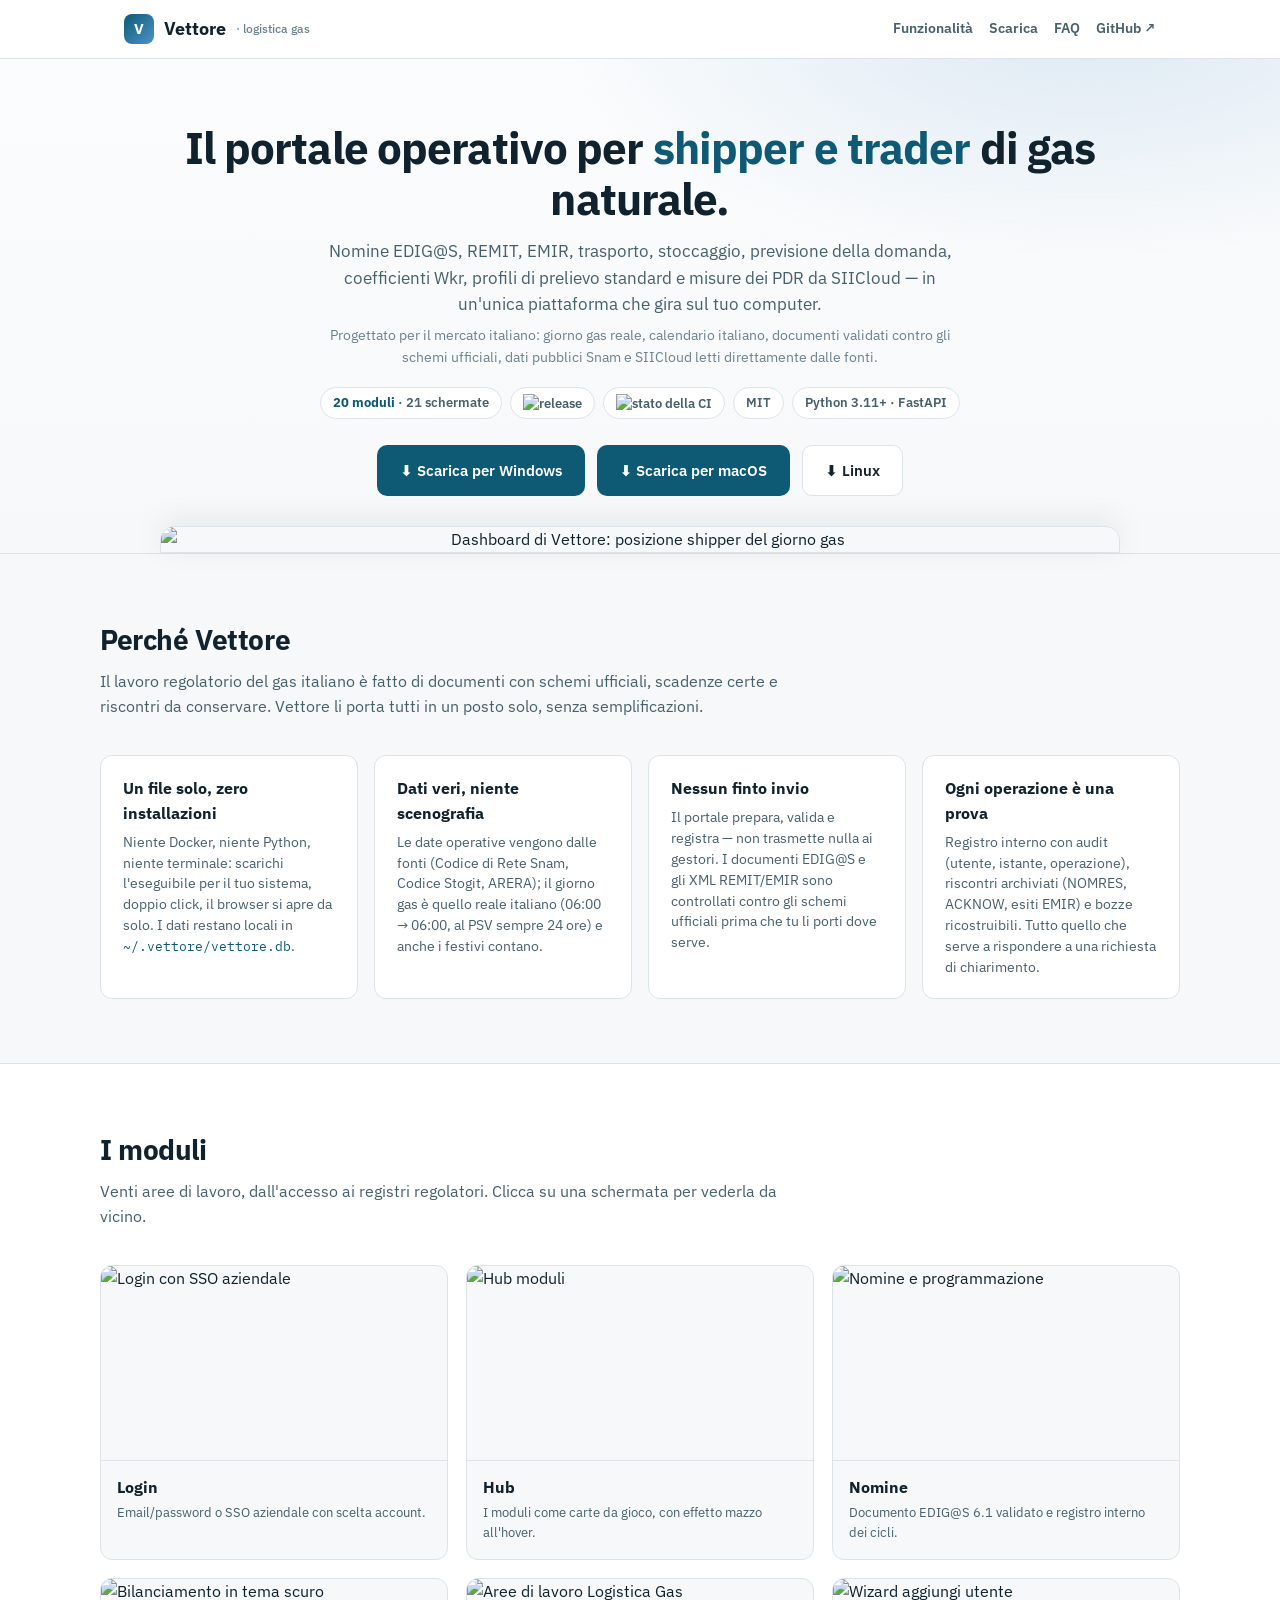
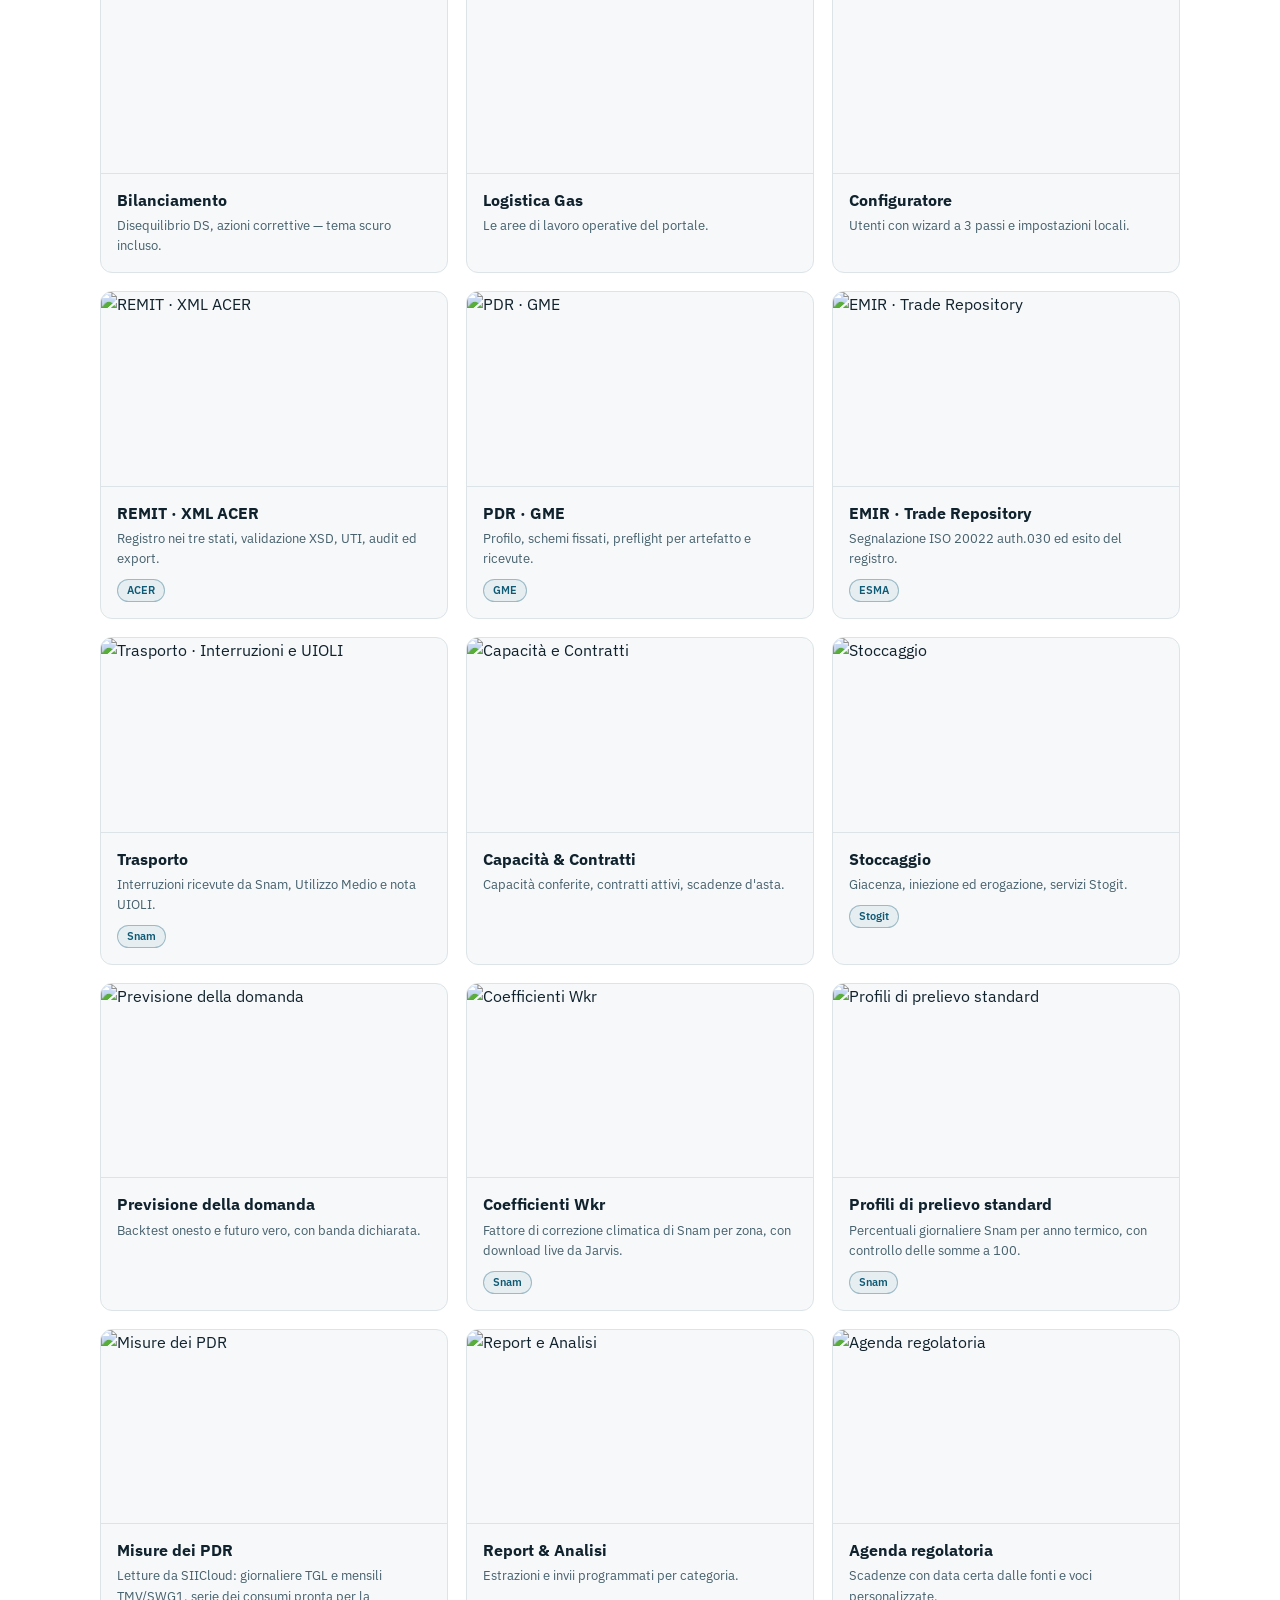
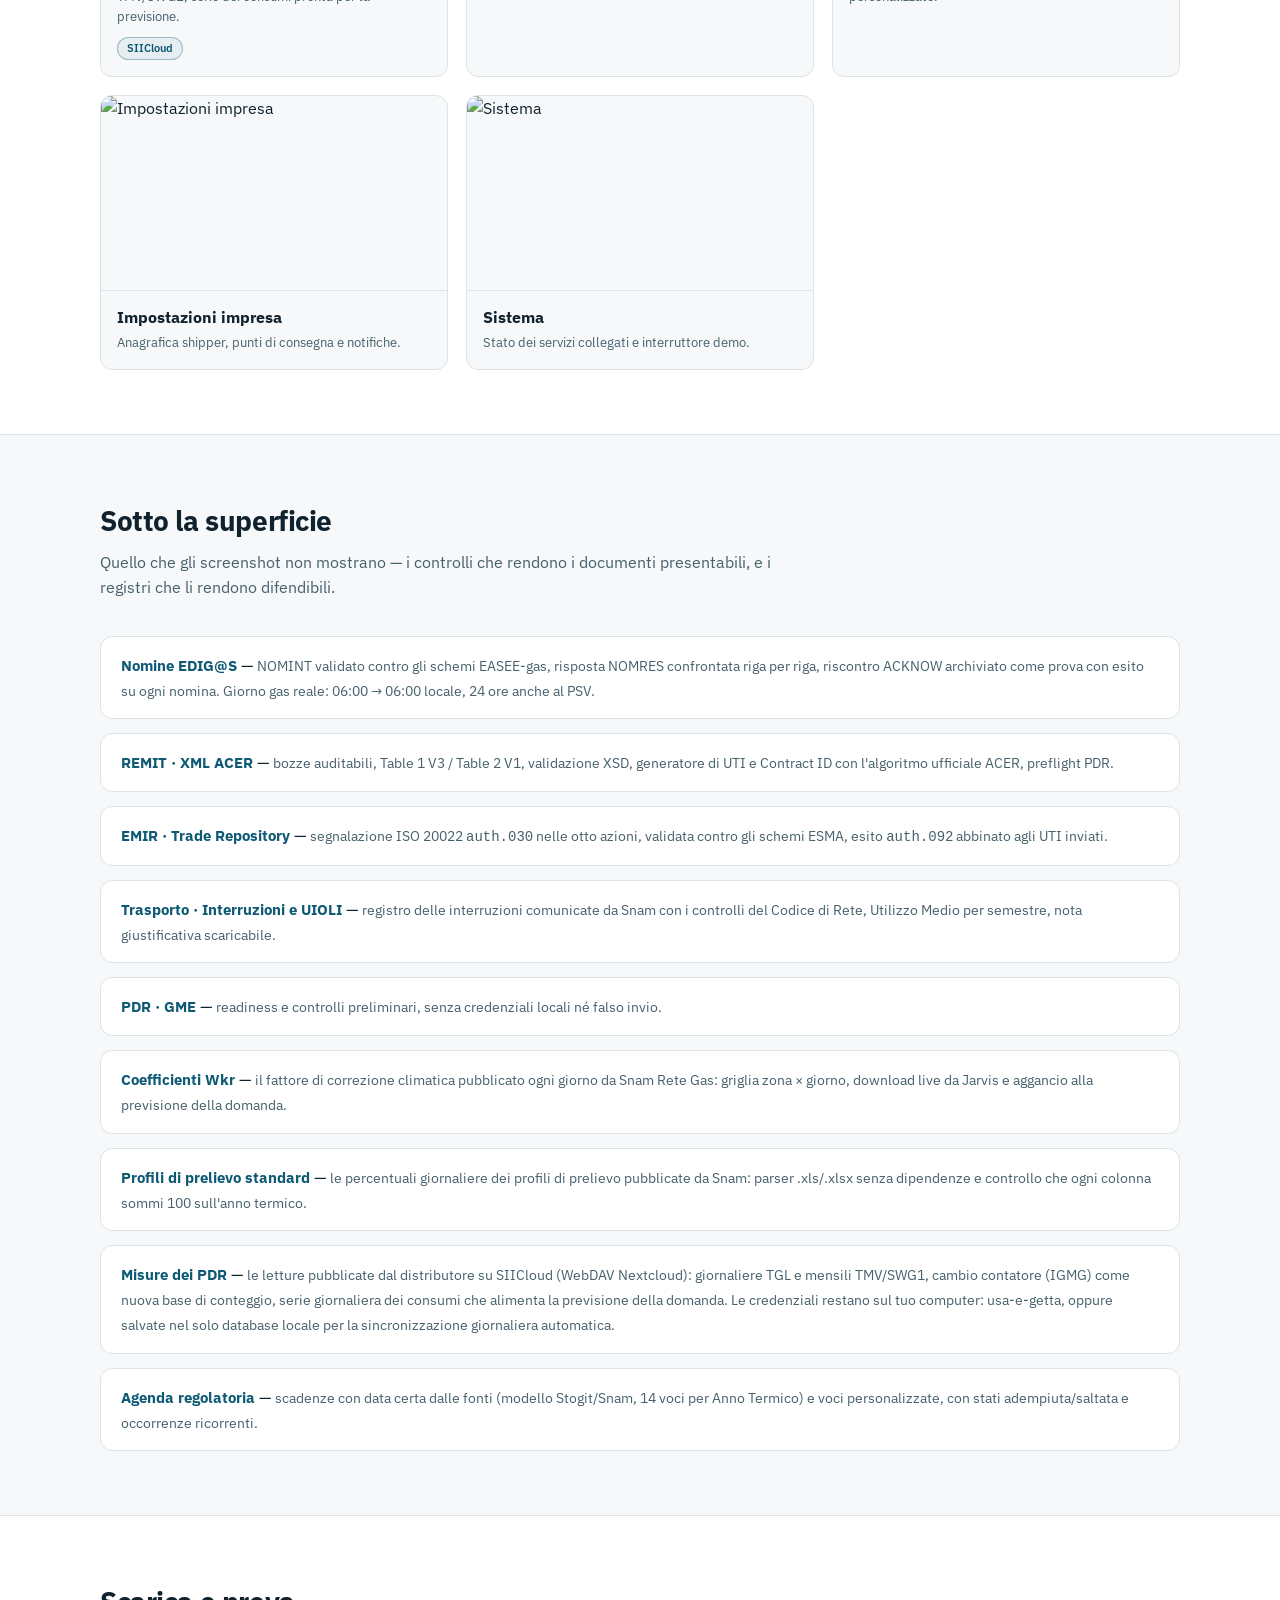
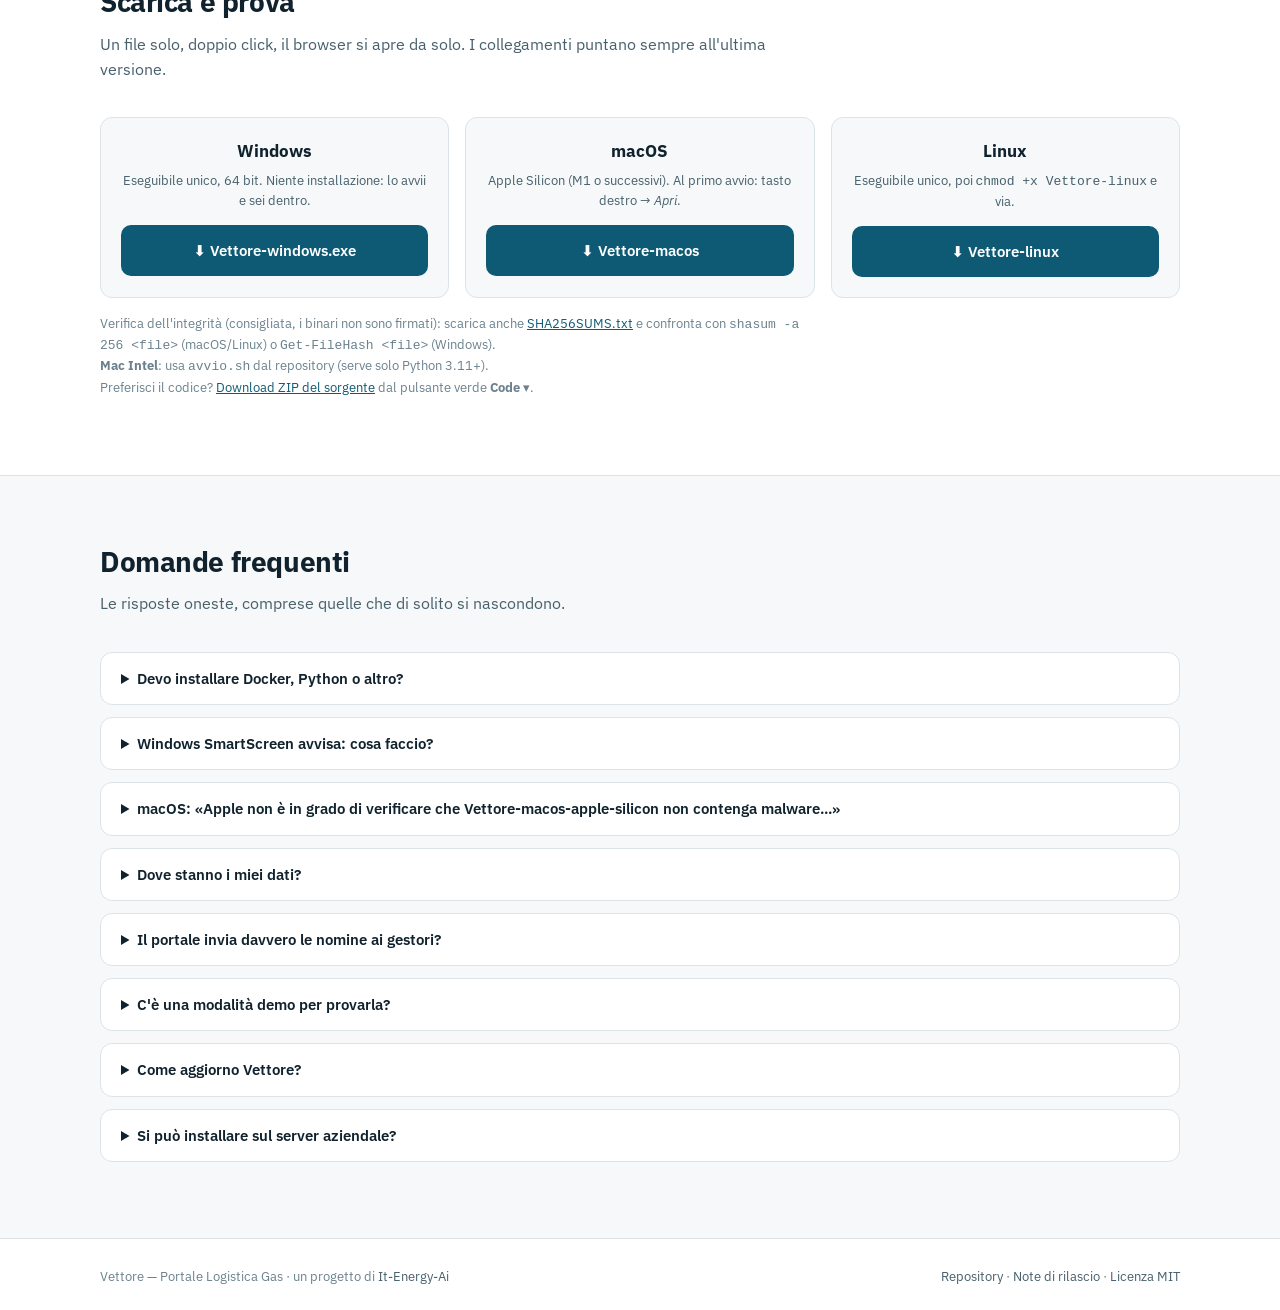
==== commit 08d14710: "Sito vetrina: testi Misure aggiornati (flussi reali TGL/TMV-SWG1, serie dei consumi, accesso salvabi" ====
--- a/sito/index.html
+++ b/sito/index.html
@@ -10,12 +10,15 @@
 <meta property="og:title" content="Vettore — Portale Logistica Gas">
 <meta property="og:description" content="Nomine EDIG@S, REMIT, EMIR, trasporto, stoccaggio, Wkr, profili di prelievo e misure dei PDR: 20 moduli per shipper e trader di gas naturale, in un file solo.">
 <meta property="og:url" content="https://it-energy-ai.github.io/Logistica_Gas_Natural_Up_Stream/">
-<meta property="og:image" content="https://it-energy-ai.github.io/Logistica_Gas_Natural_Up_Stream/screenshots/dashboard.png">
+<meta property="og:image" content="https://it-energy-ai.github.io/Logistica_Gas_Natural_Up_Stream/screenshots/social.png">
+<meta property="og:image:width" content="1200">
+<meta property="og:image:height" content="627">
+<meta property="og:image:alt" content="Vettore — la dashboard del portale logistica gas">
 <meta property="og:locale" content="it_IT">
 <meta name="twitter:card" content="summary_large_image">
 <meta name="twitter:title" content="Vettore — Portale Logistica Gas">
 <meta name="twitter:description" content="Nomine EDIG@S, REMIT, EMIR, trasporto, stoccaggio, Wkr, profili di prelievo e misure dei PDR: 20 moduli per shipper e trader di gas naturale, in un file solo.">
-<meta name="twitter:image" content="https://it-energy-ai.github.io/Logistica_Gas_Natural_Up_Stream/screenshots/dashboard.png">
+<meta name="twitter:image" content="https://it-energy-ai.github.io/Logistica_Gas_Natural_Up_Stream/screenshots/social.png">
 <link rel="icon" href="data:image/svg+xml,<svg xmlns='http://www.w3.org/2000/svg' viewBox='0 0 32 32'><rect width='32' height='32' rx='8' fill='%230E5A75'/><text x='16' y='22' font-size='17' font-weight='700' text-anchor='middle' fill='white' font-family='sans-serif'>V</text></svg>">
 <link rel="preconnect" href="https://fonts.googleapis.com">
 <link rel="preconnect" href="https://fonts.gstatic.com" crossorigin>
@@ -168,9 +171,9 @@
           <div class="body"><h3>Profili di prelievo standard</h3><p>Percentuali giornaliere Snam per anno termico, con controllo delle somme a 100.</p><span class="tag">Snam</span></div>
         </div>
 
-        <div class="card" data-cap="Misure dei PDR — letture da SIICloud: giornaliere TGL e mensili TMG/TML, credenziali mai salvate">
+        <div class="card" data-cap="Misure dei PDR — letture da SIICloud: giornaliere TGL e mensili TMV/SWG1, serie dei consumi pronta per la previsione">
           <img loading="lazy" src="screenshots/misure.webp" alt="Misure dei PDR">
-          <div class="body"><h3>Misure dei PDR</h3><p>Letture da SIICloud: giornaliere TGL e mensili TMG/TML, credenziali mai salvate.</p><span class="tag">SIICloud</span></div>
+          <div class="body"><h3>Misure dei PDR</h3><p>Letture da SIICloud: giornaliere TGL e mensili TMV/SWG1, serie dei consumi pronta per la previsione.</p><span class="tag">SIICloud</span></div>
         </div>
 
         <div class="card" data-cap="Report & Analisi — estrazioni e invii programmati per categoria">
@@ -210,7 +213,7 @@
         <li><b>PDR · GME</b> — <span>readiness e controlli preliminari, senza credenziali locali né falso invio.</span></li>
         <li><b>Coefficienti Wkr</b> — <span>il fattore di correzione climatica pubblicato ogni giorno da Snam Rete Gas: griglia zona × giorno, download live da Jarvis e aggancio alla previsione della domanda.</span></li>
         <li><b>Profili di prelievo standard</b> — <span>le percentuali giornaliere dei profili di prelievo pubblicate da Snam: parser .xls/.xlsx senza dipendenze e controllo che ogni colonna sommi 100 sull'anno termico.</span></li>
-        <li><b>Misure dei PDR</b> — <span>le letture pubblicate dal distributore su SIICloud (WebDAV Nextcloud): giornaliere TGL e mensili TMG/TML, apertura XML in memoria, credenziali usa-e-getta mai salvate.</span></li>
+        <li><b>Misure dei PDR</b> — <span>le letture pubblicate dal distributore su SIICloud (WebDAV Nextcloud): giornaliere TGL e mensili TMV/SWG1, cambio contatore (IGMG) come nuova base di conteggio, serie giornaliera dei consumi che alimenta la previsione della domanda. Le credenziali restano sul tuo computer: usa-e-getta, oppure salvate nel solo database locale per la sincronizzazione giornaliera automatica.</span></li>
         <li><b>Agenda regolatoria</b> — <span>scadenze con data certa dalle fonti (modello Stogit/Snam, 14 voci per Anno Termico) e voci personalizzate, con stati adempiuta/saltata e occorrenze ricorrenti.</span></li>
       </ul>
     </div>
@@ -280,6 +283,10 @@
         <details>
           <summary>Come aggiorno Vettore?</summary>
           <p>Scarichi l'ultima release da questa pagina e sostituisci l'eseguibile: non c'è un aggiornamento automatico. I tuoi dati non si toccano — vivono in <code>~/.vettore/vettore.db</code>, fuori dall'eseguibile — quindi l'aggiornamento non li cancella. Le novità di ogni versione sono nelle <a href="https://github.com/It-Energy-Ai/Logistica_Gas_Natural_Up_Stream/blob/main/CHANGELOG.md" target="_blank" rel="noopener">note di rilascio</a>.</p>
+        </details>
+        <details>
+          <summary>Si può installare sul server aziendale?</summary>
+          <p>Sì: dalla v1.19.0 c'è la <b>modalità server</b>, pensata per un'istanza per azienda sul vostro server. Si avvia con Docker (<code>docker-compose.server.yml</code> nel repository), chiede una password condivisa al login (hash scrypt, confronto a tempo costante) e usa cookie di sessione con flag <code>Secure</code> dietro HTTPS — il kit include un profilo Caddy opzionale con certificato automatico. Le credenziali SIICloud restano nel database dell'istanza, dentro la vostra infrastruttura, e la sincronizzazione giornaliera delle misure avviene in automatico. La guida passo-passo è in <a href="https://github.com/It-Energy-Ai/Logistica_Gas_Natural_Up_Stream/blob/main/docs/server.md" target="_blank" rel="noopener">docs/server.md</a>.</p>
         </details>
       </div>
     </div>
